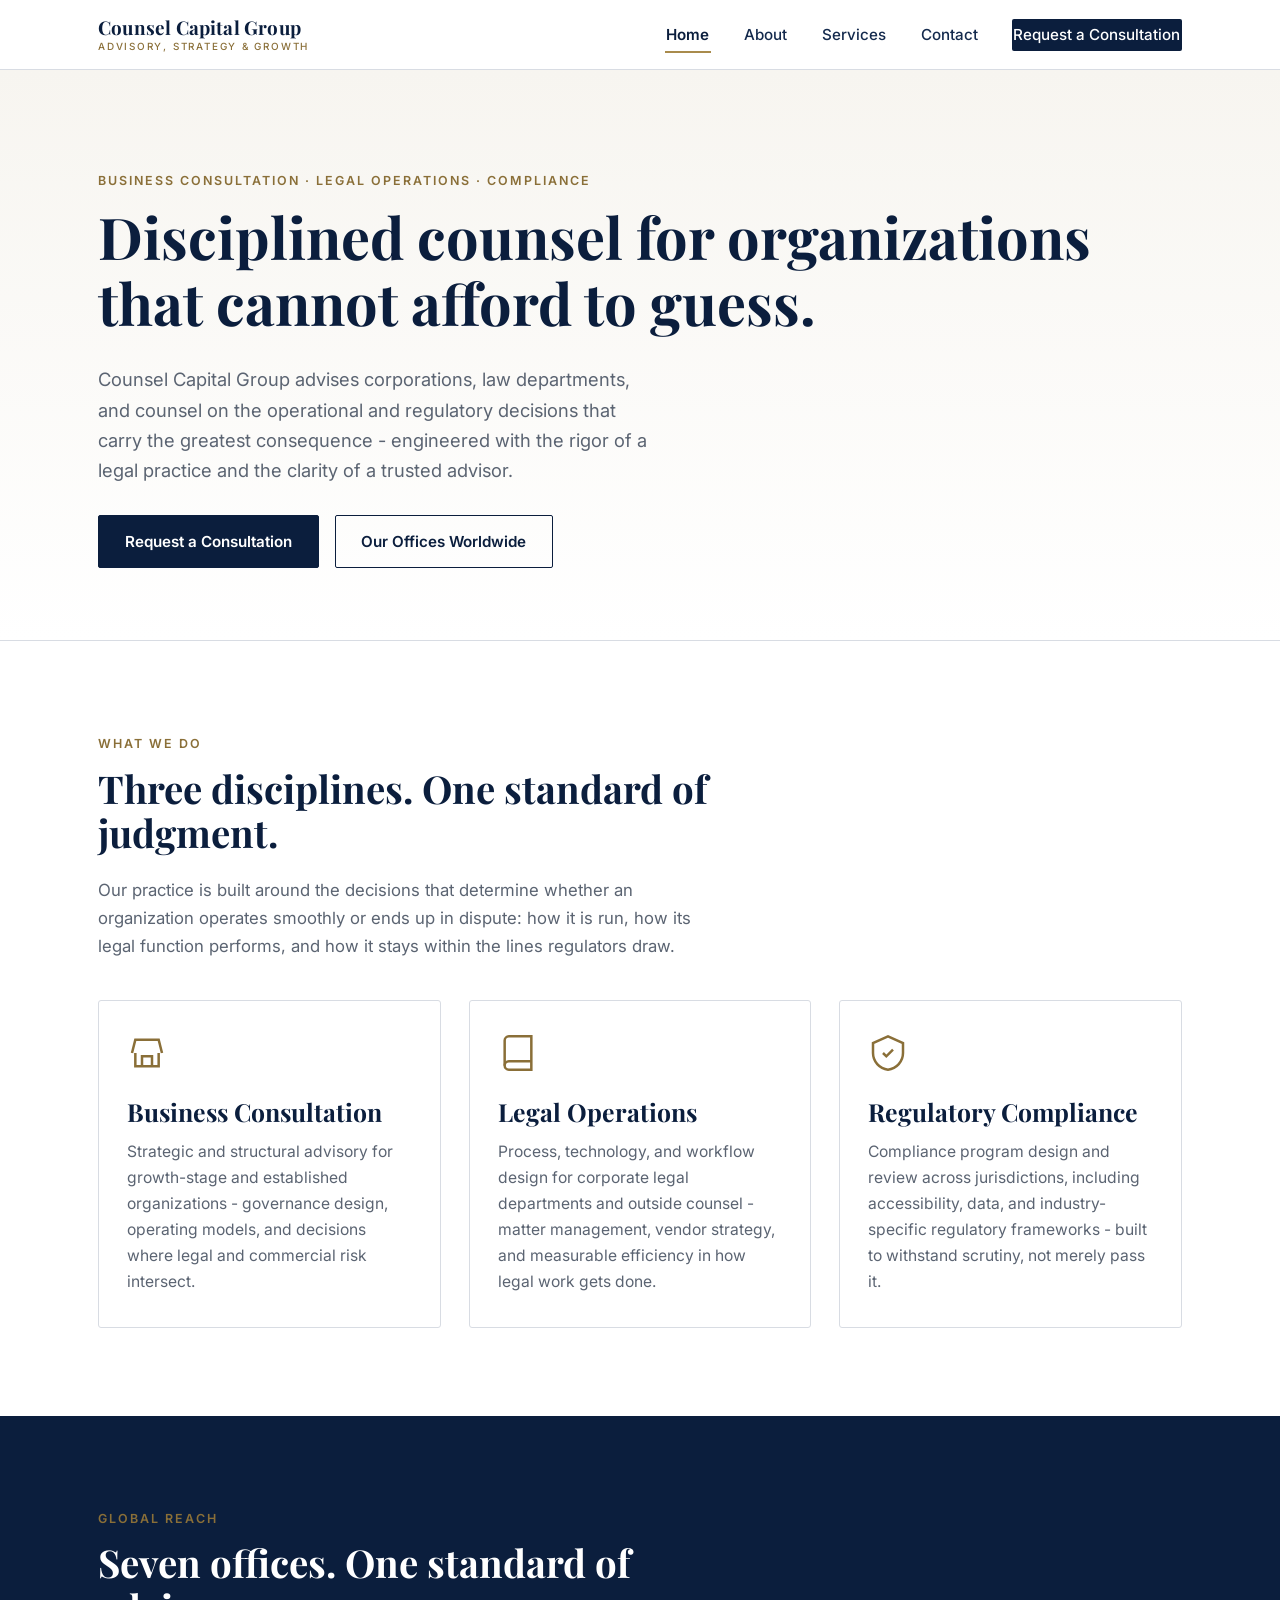
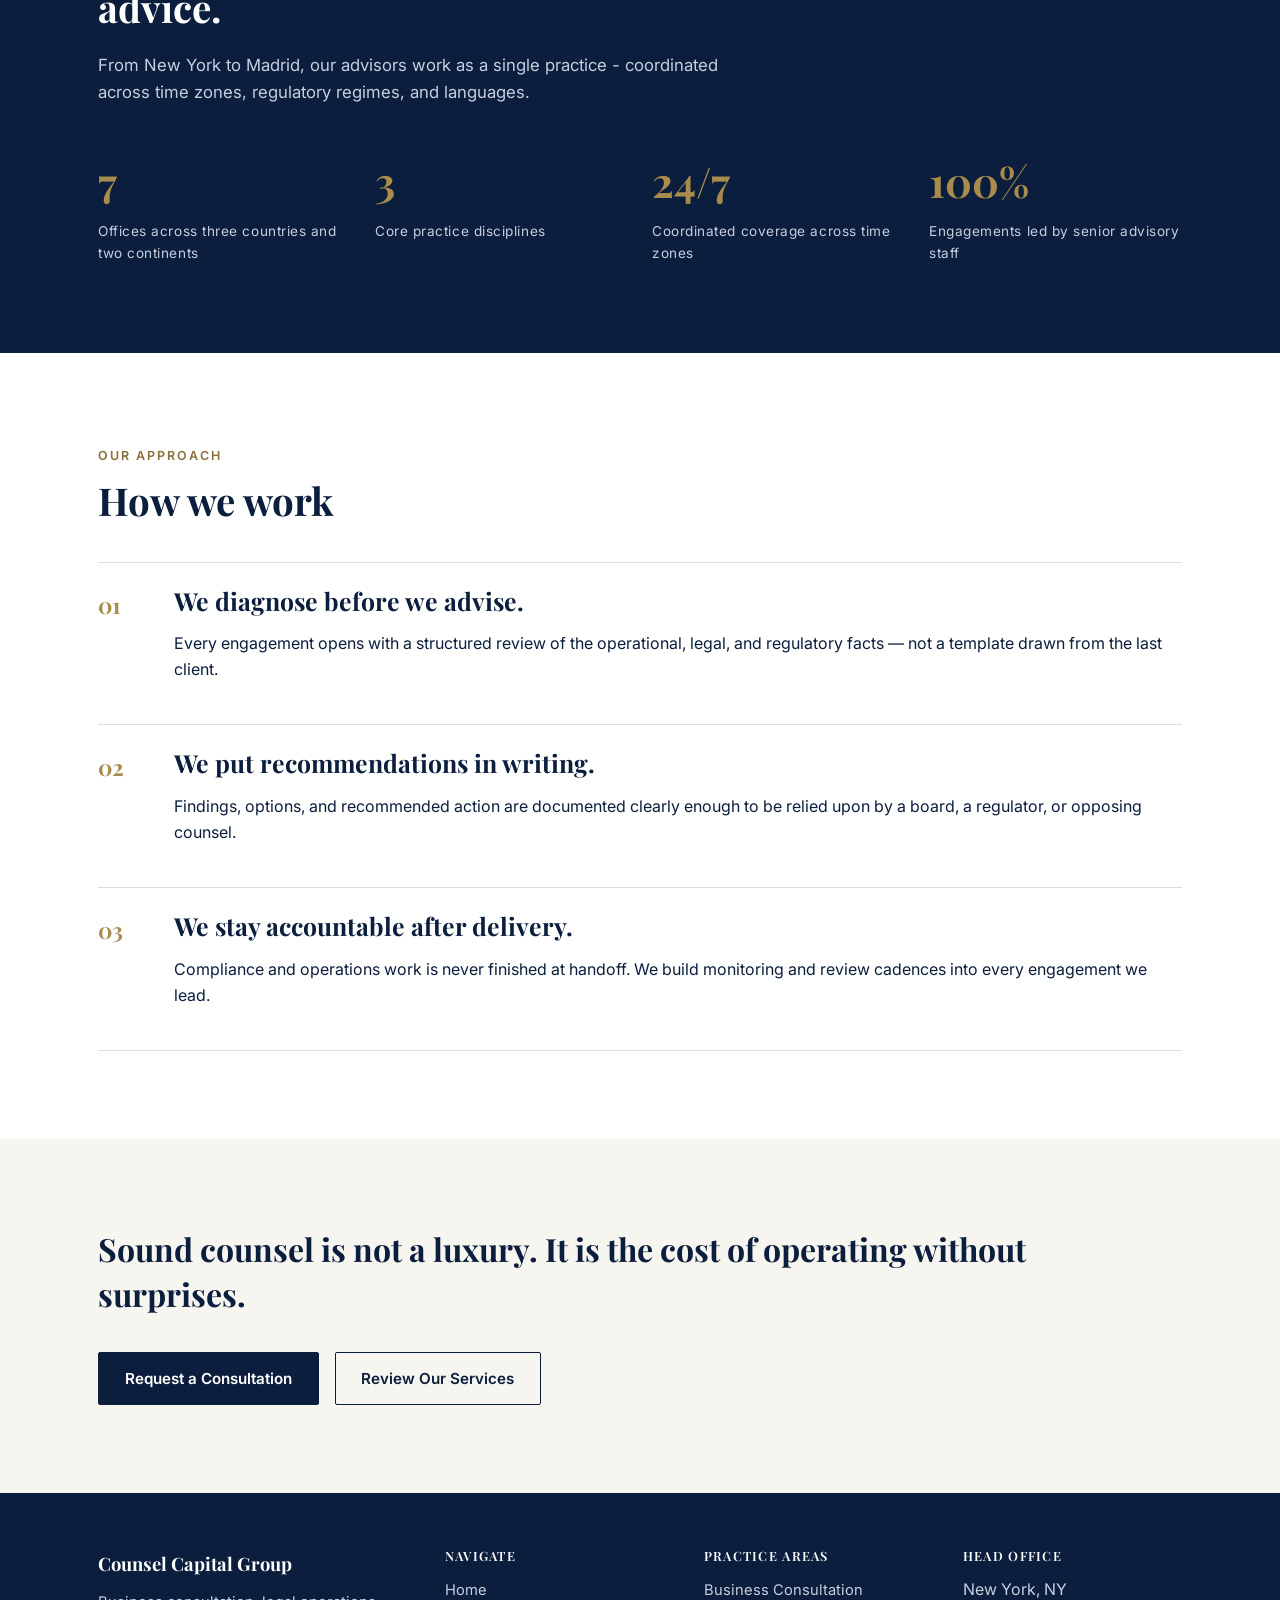
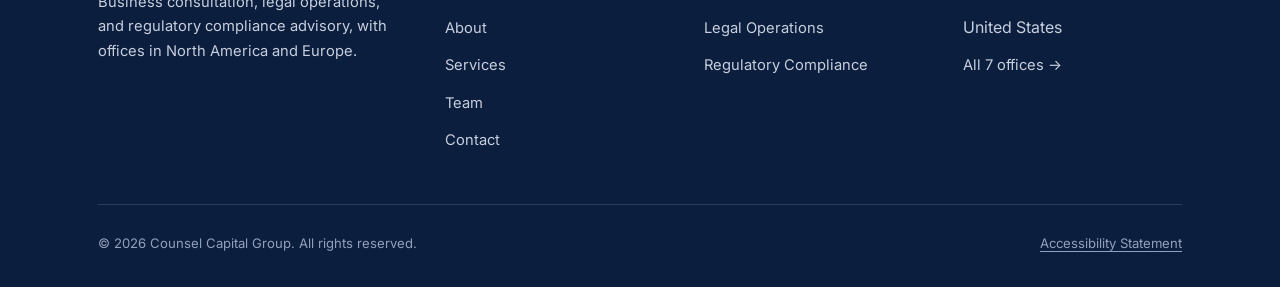
==== index.html @ 34180b8b "Update index.html" ====
<!DOCTYPE html>
<html lang="en">
<head>
<meta charset="UTF-8">
<meta name="viewport" content="width=device-width, initial-scale=1.0">
<title>Counsel Capital Group | Business Growth and Development Consultation, Legal Operations, Compliance awareness & Logistics</title>
<meta name="description" content="Counsel Capital Group advises corporations and counsel on business consultation, legal operations, and regulatory compliance, with offices across North America and Europe.">
<link rel="preconnect" href="https://fonts.googleapis.com">
<link rel="preconnect" href="https://fonts.gstatic.com" crossorigin>
<link href="https://fonts.googleapis.com/css2?family=Playfair+Display:wght@600;700;800&family=Inter:wght@400;500;600;700&display=swap" rel="stylesheet">
<link rel="icon" type="image/png" href="assets/logo.png">
<link rel="stylesheet" href="assets/styles.css">
<link rel="icon" type="image/png" href="/assets/favicon.png">
</head>
<body>

<a class="skip-link" href="#main-content">Skip to main content</a>

<header class="site-header">
  <div class="container nav-bar">
    <a class="brand" href="/">
      <span class="brand-name">Counsel Capital Group<small>Advisory, Strategy &amp; Growth</small></span>
    </a>
    <button class="nav-toggle" type="button" aria-expanded="false" aria-controls="primary-navigation" id="nav-toggle-btn">
      <span class="visually-hidden">Menu</span>
      <svg viewBox="0 0 24 24" fill="none" stroke="currentColor" stroke-width="2" aria-hidden="true"><line x1="3" y1="6" x2="21" y2="6"/><line x1="3" y1="12" x2="21" y2="12"/><line x1="3" y1="18" x2="21" y2="18"/></svg>
    </button>
    <nav aria-label="Primary">
      <ul class="nav-links" id="primary-navigation">
        <li><a href="/" aria-current="page">Home</a></li>
        <li><a href="/about/">About</a></li>
        <li><a href="/services/">Services</a></li>
        <li><a href="/contact/">Contact</a></li>
        <li><a class="nav-cta" href="/contact/">Request a Consultation</a></li>
      </ul>
    </nav>
  </div>
</header>

<main id="main-content">

  <section class="hero">
    <div class="container">
      <span class="eyebrow">Business Consultation &middot; Legal Operations &middot; Compliance</span>
      <h1>Disciplined counsel for organizations that cannot afford to guess.</h1>
      <p class="hero-lede">Counsel Capital Group advises corporations, law departments, and counsel on the operational and regulatory decisions that carry the greatest consequence - engineered with the rigor of a legal practice and the clarity of a trusted advisor.</p>
      <div class="button-row">
        <a class="btn btn-primary" href="/contact/">Request a Consultation</a>
        <a class="btn btn-secondary" href="/about/">Our Offices Worldwide</a>
      </div>
    </div>
  </section>

  <section aria-labelledby="practice-heading">
    <div class="container">
      <div class="section-head">
        <span class="eyebrow">What We Do</span>
        <h2 id="practice-heading">Three disciplines. One standard of judgment.</h2>
        <p>Our practice is built around the decisions that determine whether an organization operates smoothly or ends up in dispute: how it is run, how its legal function performs, and how it stays within the lines regulators draw.</p>
      </div>
      <div class="card-grid">
        <article class="card">
          <svg class="card-icon" viewBox="0 0 24 24" fill="none" stroke="currentColor" stroke-width="1.5" aria-hidden="true"><path d="M3 12l2-8h14l2 8"/><path d="M5 12v8h14v-8"/><path d="M9 20v-6h6v6"/></svg>
          <h3>Business Consultation</h3>
          <p>Strategic and structural advisory for growth-stage and established organizations - governance design, operating models, and decisions where legal and commercial risk intersect.</p>
        </article>
        <article class="card">
          <svg class="card-icon" viewBox="0 0 24 24" fill="none" stroke="currentColor" stroke-width="1.5" aria-hidden="true"><path d="M4 19.5A2.5 2.5 0 0 1 6.5 17H20"/><path d="M6.5 2H20v20H6.5A2.5 2.5 0 0 1 4 19.5v-15A2.5 2.5 0 0 1 6.5 2z"/></svg>
          <h3>Legal Operations</h3>
          <p>Process, technology, and workflow design for corporate legal departments and outside counsel - matter management, vendor strategy, and measurable efficiency in how legal work gets done.</p>
        </article>
        <article class="card">
          <svg class="card-icon" viewBox="0 0 24 24" fill="none" stroke="currentColor" stroke-width="1.5" aria-hidden="true"><path d="M12 2 3 6v6c0 5 3.8 9.4 9 10 5.2-.6 9-5 9-10V6z"/><path d="m9 12 2 2 4-4"/></svg>
          <h3>Regulatory Compliance</h3>
          <p>Compliance program design and review across jurisdictions, including accessibility, data, and industry-specific regulatory frameworks - built to withstand scrutiny, not merely pass it.</p>
        </article>
      </div>
    </div>
  </section>

  <section class="section-navy" aria-labelledby="reach-heading">
    <div class="container">
      <div class="section-head">
        <span class="eyebrow">Global Reach</span>
        <h2 id="reach-heading">Seven offices. One standard of advice.</h2>
        <p>From New York to Madrid, our advisors work as a single practice - coordinated across time zones, regulatory regimes, and languages.</p>
      </div>
      <div class="stat-row">
        <div>
          <div class="stat-num">7</div>
          <div class="stat-label">Offices across three countries and two continents</div>
        </div>
        <div>
          <div class="stat-num">3</div>
          <div class="stat-label">Core practice disciplines</div>
        </div>
        <div>
          <div class="stat-num">24/7</div>
          <div class="stat-label">Coordinated coverage across time zones</div>
        </div>
        <div>
          <div class="stat-num">100%</div>
          <div class="stat-label">Engagements led by senior advisory staff</div>
        </div>
      </div>
    </div>
  </section>

  <section aria-labelledby="approach-heading">
    <div class="container">
      <div class="section-head">
        <span class="eyebrow">Our Approach</span>
        <h2 id="approach-heading">How we work</h2>
      </div>
      <div class="principle">
        <span class="principle-num" aria-hidden="true">01</span>
        <div>
          <h3>We diagnose before we advise.</h3>
          <p>Every engagement opens with a structured review of the operational, legal, and regulatory facts — not a template drawn from the last client.</p>
        </div>
      </div>
      <div class="principle">
        <span class="principle-num" aria-hidden="true">02</span>
        <div>
          <h3>We put recommendations in writing.</h3>
          <p>Findings, options, and recommended action are documented clearly enough to be relied upon by a board, a regulator, or opposing counsel.</p>
        </div>
      </div>
      <div class="principle">
        <span class="principle-num" aria-hidden="true">03</span>
        <div>
          <h3>We stay accountable after delivery.</h3>
          <p>Compliance and operations work is never finished at handoff. We build monitoring and review cadences into every engagement we lead.</p>
        </div>
      </div>
    </div>
  </section>

  <section class="section-alt" aria-labelledby="cta-heading">
    <div class="container">
      <p class="statement" id="cta-heading">Sound counsel is not a luxury. It is the cost of operating without surprises.</p>
      <div class="button-row" style="margin-top: 1.75rem;">
        <a class="btn btn-primary" href="/contact/">Request a Consultation</a>
        <a class="btn btn-secondary" href="/services/">Review Our Services</a>
      </div>
    </div>
  </section>

</main>

<footer class="site-footer">
  <div class="container">
    <div class="footer-grid">
      <div>
        <div class="footer-brand">Counsel Capital Group</div>
        <p class="footer-desc">Business consultation, legal operations, and regulatory compliance advisory, with offices in North America and Europe.</p>
      </div>
      <div>
        <h2 class="footer-heading">Navigate</h2>
        <ul class="footer-links">
          <li><a href="/">Home</a></li>
          <li><a href="/about/">About</a></li>
          <li><a href="/services/">Services</a></li>
          <li><a href="/team/">Team</a></li>
          <li><a href="/contact/">Contact</a></li>
        </ul>
      </div>
      <div>
        <h2 class="footer-heading">Practice Areas</h2>
        <ul class="footer-links">
          <li><a href="/services/#consultation">Business Consultation</a></li>
          <li><a href="/services/#legal-ops">Legal Operations</a></li>
          <li><a href="/services/#compliance">Regulatory Compliance</a></li>
        </ul>
      </div>
      <div>
        <h2 class="footer-heading">Head Office</h2>
        <ul class="footer-links">
          <li>New York, NY</li>
          <li>United States</li>
          <li><a href="/contact/">All 7 offices &rarr;</a></li>
        </ul>
      </div>
    </div>
    <div class="footer-bottom">
      <span>&copy; 2026 Counsel Capital Group. All rights reserved.</span>
      <span><a href="/accessibility/">Accessibility Statement</a></span>
    </div>
  </div>
</footer>

<script src="assets/script.js"></script>
</body>
</html>
---- assets/styles.css ----
/* ==========================================================================
   Counsel Capital Group — Shared Stylesheet
   Palette: Ink Navy #0B1E3D | Deep Navy #142A4D | White #FFFFFF
            Ivory #F7F5F0 | Brass #A98B4C | Slate #5B6472
   Type: Playfair Display (display) / Inter (body & UI)
   ========================================================================== */

:root {
  --ink-navy: #0b1e3d;
  --deep-navy: #142a4d;
  --white: #ffffff;
  --ivory: #f7f5f0;
  --brass: #a98b4c;
  --brass-dark: #8a6f38;
  --slate: #5b6472;
  --slate-light: #8a92a0;
  --hairline: #d8dce3;
  --focus-ring: #1f5fd6;

  --font-display: "Playfair Display", "Iowan Old Style", "Georgia", serif;
  --font-body: "Inter", -apple-system, "Segoe UI", sans-serif;

  --max-width: 1180px;
  --gutter: clamp(1.25rem, 4vw, 3rem);
}

* {
  box-sizing: border-box;
}

html {
  scroll-behavior: smooth;
}

@media (prefers-reduced-motion: reduce) {
  html {
    scroll-behavior: auto;
  }
  * {
    animation-duration: 0.001ms !important;
    animation-iteration-count: 1 !important;
    transition-duration: 0.001ms !important;
    scroll-behavior: auto !important;
  }
}

body {
  margin: 0;
  font-family: var(--font-body);
  font-size: 1rem;
  line-height: 1.65;
  color: var(--ink-navy);
  background: var(--white);
  -webkit-font-smoothing: antialiased;
}

h1, h2, h3, h4 {
  font-family: var(--font-display);
  font-weight: 700;
  line-height: 1.15;
  margin: 0 0 0.6em;
  color: var(--ink-navy);
}

h1 { font-size: clamp(2.25rem, 4.5vw, 3.6rem); }
h2 { font-size: clamp(1.75rem, 3vw, 2.5rem); }
h3 { font-size: clamp(1.25rem, 2vw, 1.55rem); }

p { margin: 0 0 1.1em; }

a {
  color: var(--deep-navy);
  text-decoration-thickness: 1px;
  text-underline-offset: 3px;
}

a:hover { color: var(--brass-dark); }

/* Visible focus state everywhere — WCAG 2.4.7 */
a:focus-visible,
button:focus-visible,
input:focus-visible,
textarea:focus-visible,
select:focus-visible,
[tabindex]:focus-visible {
  outline: 3px solid var(--focus-ring);
  outline-offset: 3px;
  border-radius: 2px;
}

img { max-width: 100%; display: block; }

.container {
  max-width: var(--max-width);
  margin: 0 auto;
  padding-left: var(--gutter);
  padding-right: var(--gutter);
}

/* Skip link — WCAG 2.4.1 */
.skip-link {
  position: absolute;
  left: -999px;
  top: auto;
  background: var(--ink-navy);
  color: var(--white);
  padding: 0.85em 1.25em;
  z-index: 1000;
  font-weight: 600;
  border-radius: 0 0 4px 0;
}

.skip-link:focus {
  left: 0;
  top: 0;
}

/* Eyebrow labels */
.eyebrow {
  font-family: var(--font-body);
  font-size: 0.78rem;
  letter-spacing: 0.16em;
  text-transform: uppercase;
  color: var(--brass-dark);
  font-weight: 600;
  display: inline-block;
  margin-bottom: 0.9em;
}

.rule {
  border: none;
  border-top: 1px solid var(--hairline);
  margin: 0;
}

.rule--brass {
  border-top: 2px solid var(--brass);
  width: 64px;
  margin: 0 0 1.5em;
}

/* ---------- Header / Nav ---------- */
.site-header {
  background: var(--white);
  border-bottom: 1px solid var(--hairline);
  position: sticky;
  top: 0;
  z-index: 500;
}

.nav-bar {
  display: flex;
  align-items: center;
  justify-content: space-between;
  padding-top: 1.1rem;
  padding-bottom: 1.1rem;
}

.brand {
  display: flex;
  align-items: center;
  gap: 0.7rem;
  text-decoration: none;
  color: var(--ink-navy);
}

.brand:hover { color: var(--ink-navy); }

.brand-mark {
  width: 42px;
  height: 42px;
  flex-shrink: 0;
  object-fit: contain;
}

.brand-name {
  font-family: var(--font-display);
  font-weight: 700;
  font-size: 1.18rem;
  letter-spacing: 0.01em;
  line-height: 1.1;
}

.brand-name small {
  display: block;
  font-family: var(--font-body);
  font-weight: 500;
  font-size: 0.62rem;
  letter-spacing: 0.18em;
  text-transform: uppercase;
  color: var(--brass-dark);
  margin-top: 0.25em;
}

.nav-links {
  display: flex;
  gap: 2rem;
  list-style: none;
  margin: 0;
  padding: 0;
}

.nav-links a {
  text-decoration: none;
  font-weight: 500;
  font-size: 0.95rem;
  color: var(--deep-navy);
  padding: 0.4em 0.1em;
  border-bottom: 2px solid transparent;
}

.nav-links a[aria-current="page"] {
  border-bottom-color: var(--brass);
  color: var(--ink-navy);
  font-weight: 600;
}

.nav-links a:hover {
  border-bottom-color: var(--brass);
}

.nav-cta {
  background: var(--ink-navy);
  color: var(--white) !important;
  padding: 0.6em 1.3em;
  border-radius: 2px;
  font-weight: 600;
  border-bottom: none !important;
}

.nav-cta:hover {
  background: var(--brass-dark);
}

.nav-toggle {
  display: none;
  background: none;
  border: 1px solid var(--hairline);
  border-radius: 3px;
  padding: 0.5em 0.7em;
  cursor: pointer;
}

.nav-toggle svg { width: 22px; height: 22px; }

@media (max-width: 860px) {
  .nav-toggle { display: inline-flex; align-items: center; }
  .nav-links {
    position: absolute;
    inset-inline: 0;
    top: 100%;
    background: var(--white);
    flex-direction: column;
    gap: 0;
    border-top: 1px solid var(--hairline);
    border-bottom: 1px solid var(--hairline);
    display: none;
  }
  .nav-links.is-open { display: flex; }
  .nav-links li { width: 100%; }
  .nav-links a {
    display: block;
    padding: 1em var(--gutter);
    border-bottom: 1px solid var(--hairline);
    border-radius: 0;
  }
  .nav-cta { margin: 1em var(--gutter); display: inline-block; }
}

/* ---------- Hero ---------- */
.hero {
  background: linear-gradient(180deg, var(--ivory) 0%, var(--white) 100%);
  padding: clamp(3rem, 8vw, 6rem) 0 clamp(2.5rem, 6vw, 4.5rem);
  border-bottom: 1px solid var(--hairline);
}

.hero-grid {
  display: grid;
  grid-template-columns: 1.1fr 0.9fr;
  gap: clamp(2rem, 5vw, 4rem);
  align-items: center;
}

@media (max-width: 900px) {
  .hero-grid { grid-template-columns: 1fr; }
}

.hero h1 { margin-bottom: 0.5em; }

.hero-lede {
  font-size: 1.15rem;
  color: var(--slate);
  max-width: 46ch;
  margin-bottom: 1.6em;
}

.button-row {
  display: flex;
  gap: 1rem;
  flex-wrap: wrap;
}

.btn {
  display: inline-block;
  padding: 0.85em 1.7em;
  font-weight: 600;
  font-size: 0.95rem;
  text-decoration: none;
  border-radius: 2px;
  border: 1.5px solid var(--ink-navy);
  transition: background-color 0.2s ease, color 0.2s ease, border-color 0.2s ease;
}

.btn-primary {
  background: var(--ink-navy);
  color: var(--white);
}

.btn-primary:hover {
  background: var(--brass-dark);
  border-color: var(--brass-dark);
  color: var(--white);
}

.btn-secondary {
  background: transparent;
  color: var(--ink-navy);
}

.btn-secondary:hover {
  background: var(--ink-navy);
  color: var(--white);
}

/* ---------- Seal / crest graphic ---------- */
.hero-seal {
  justify-self: center;
}

.hero-seal svg { width: 100%; max-width: 320px; height: auto; }

/* ---------- Sections ---------- */
section {
  padding: clamp(3rem, 7vw, 5.5rem) 0;
}

.section-alt {
  background: var(--ivory);
}

.section-navy {
  background: var(--ink-navy);
  color: var(--white);
}

.section-navy h2, .section-navy h3 { color: var(--white); }

.section-head {
  max-width: 62ch;
  margin-bottom: 2.5rem;
}

.section-head p { color: var(--slate); font-size: 1.05rem; }

.section-navy .section-head p { color: #c7cede; }

/* ---------- Cards / grids ---------- */
.card-grid {
  display: grid;
  grid-template-columns: repeat(3, 1fr);
  gap: 1.75rem;
}

@media (max-width: 900px) {
  .card-grid { grid-template-columns: repeat(2, 1fr); }
}
@media (max-width: 620px) {
  .card-grid { grid-template-columns: 1fr; }
}

.card {
  background: var(--white);
  border: 1px solid var(--hairline);
  padding: 2rem 1.75rem;
  border-radius: 3px;
}

.card h3 { margin-bottom: 0.5em; }
.card p { color: var(--slate); margin-bottom: 0; font-size: 0.98rem; }

.card-icon {
  width: 40px;
  height: 40px;
  margin-bottom: 1.1rem;
  color: var(--brass-dark);
}

/* ---------- Offices ledger (About page) ---------- */
.offices-ledger {
  display: grid;
  grid-template-columns: repeat(2, 1fr);
  gap: 0;
  border-top: 1px solid var(--hairline);
}

@media (max-width: 760px) {
  .offices-ledger { grid-template-columns: 1fr; }
}

.office-row {
  padding: 1.75rem 0;
  border-bottom: 1px solid var(--hairline);
  display: grid;
  grid-template-columns: 2.4rem 1fr;
  gap: 1rem;
}

.office-row:nth-child(odd) {
  padding-right: clamp(1rem, 3vw, 2.5rem);
}
.office-row:nth-child(even) {
  padding-left: clamp(1rem, 3vw, 2.5rem);
}
@media (min-width: 761px) {
  .office-row:nth-child(odd) { border-right: 1px solid var(--hairline); }
}

.office-mark {
  font-family: var(--font-display);
  color: var(--brass-dark);
  font-size: 1.05rem;
  font-weight: 700;
}

.office-city {
  font-family: var(--font-display);
  font-size: 1.2rem;
  font-weight: 700;
  margin-bottom: 0.15em;
}

.office-focus {
  font-size: 0.9rem;
  color: var(--slate);
  margin-bottom: 0;
}

.office-region {
  font-size: 0.78rem;
  letter-spacing: 0.08em;
  text-transform: uppercase;
  color: var(--slate-light);
  margin-bottom: 0.3em;
}

/* ---------- Stats ---------- */
.stat-row {
  display: grid;
  grid-template-columns: repeat(4, 1fr);
  gap: 1.5rem;
  text-align: left;
}

@media (max-width: 760px) {
  .stat-row { grid-template-columns: repeat(2, 1fr); }
}

.stat-num {
  font-family: var(--font-display);
  font-size: clamp(2rem, 4vw, 2.6rem);
  font-weight: 700;
  color: var(--brass);
  margin-bottom: 0.1em;
}

.stat-label {
  font-size: 0.85rem;
  letter-spacing: 0.04em;
  color: #c7cede;
}

/* ---------- Values / numbered principles ---------- */
.principle {
  display: grid;
  grid-template-columns: 3.5rem 1fr;
  gap: 1.25rem;
  padding: 1.5rem 0;
  border-top: 1px solid var(--hairline);
}

.principle:last-child { border-bottom: 1px solid var(--hairline); }

.principle-num {
  font-family: var(--font-display);
  font-size: 1.4rem;
  color: var(--brass);
  font-weight: 700;
}

/* ---------- Quote / statement block ---------- */
.statement {
  font-family: var(--font-display);
  font-size: clamp(1.4rem, 2.6vw, 2rem);
  line-height: 1.4;
  max-width: 46ch;
  font-weight: 700;
}

/* ---------- Team ---------- */
.team-grid {
  display: grid;
  grid-template-columns: repeat(3, 1fr);
  gap: 2rem;
}
@media (max-width: 900px) {
  .team-grid { grid-template-columns: repeat(2, 1fr); }
}
@media (max-width: 620px) {
  .team-grid { grid-template-columns: 1fr; }
}

.team-photo {
  aspect-ratio: 4 / 5;
  background: var(--deep-navy);
  border-radius: 3px;
  margin-bottom: 1rem;
  display: flex;
  align-items: center;
  justify-content: center;
  color: var(--brass);
  font-family: var(--font-display);
  font-size: 2.4rem;
  font-weight: 700;
}

.team-name { font-weight: 700; margin-bottom: 0.15em; }
.team-role { color: var(--brass-dark); font-size: 0.88rem; font-weight: 600; margin-bottom: 0.5em; }
.team-bio { color: var(--slate); font-size: 0.92rem; }

/* ---------- Forms ---------- */
.form-grid {
  display: grid;
  grid-template-columns: 1fr 1fr;
  gap: 1.25rem 1.5rem;
}

@media (max-width: 640px) {
  .form-grid { grid-template-columns: 1fr; }
}

.field { display: flex; flex-direction: column; margin-bottom: 0; }
.field.full { grid-column: 1 / -1; }

.field label {
  font-weight: 600;
  font-size: 0.9rem;
  margin-bottom: 0.45em;
  color: var(--ink-navy);
}

.field .hint {
  font-size: 0.8rem;
  color: var(--slate);
  margin-top: 0.35em;
}

.field input,
.field select,
.field textarea {
  font-family: var(--font-body);
  font-size: 1rem;
  padding: 0.75em 0.9em;
  border: 1.5px solid var(--hairline);
  border-radius: 3px;
  color: var(--ink-navy);
  background: var(--white);
}

.field input:focus,
.field select:focus,
.field textarea:focus {
  border-color: var(--focus-ring);
}

.required-mark { color: var(--brass-dark); }

.form-note {
  font-size: 0.85rem;
  color: var(--slate);
  margin-top: 1.5rem;
}

.form-status {
  margin-top: 1.5rem;
  padding: 1em 1.25em;
  border-radius: 3px;
  font-weight: 600;
  display: none;
}

.form-status.is-visible { display: block; }

.form-status.success {
  background: #e9f3ec;
  color: #1e5631;
  border: 1px solid #b6dbc0;
}

.form-status.error {
  background: #fbeaea;
  color: #8a1f1f;
  border: 1px solid #f0bcbc;
}

/* ---------- Contact info list ---------- */
.info-list {
  list-style: none;
  margin: 0;
  padding: 0;
}
.info-list li {
  display: flex;
  gap: 0.9rem;
  padding: 1rem 0;
  border-top: 1px solid var(--hairline);
}
.info-list li:last-child { border-bottom: 1px solid var(--hairline); }
.info-list svg { width: 22px; height: 22px; flex-shrink: 0; color: var(--brass-dark); margin-top: 0.15em; }
.info-list strong { display: block; font-size: 0.85rem; text-transform: uppercase; letter-spacing: 0.06em; color: var(--slate-light); margin-bottom: 0.2em; }

/* ---------- Footer ---------- */
.site-footer {
  background: var(--ink-navy);
  color: #c7cede;
  padding: 3.5rem 0 2rem;
}

.footer-grid {
  display: grid;
  grid-template-columns: 1.4fr 1fr 1fr 1fr;
  gap: 2.5rem;
  margin-bottom: 2.5rem;
}

@media (max-width: 760px) {
  .footer-grid { grid-template-columns: 1fr 1fr; }
}
@media (max-width: 480px) {
  .footer-grid { grid-template-columns: 1fr; }
}

.footer-brand {
  color: var(--white);
  font-family: var(--font-display);
  font-weight: 700;
  font-size: 1.15rem;
  margin-bottom: 0.6em;
}

.footer-desc {
  font-size: 0.92rem;
  max-width: 34ch;
}

.footer-heading {
  color: var(--white);
  font-size: 0.8rem;
  letter-spacing: 0.1em;
  text-transform: uppercase;
  margin-bottom: 1em;
  font-weight: 600;
}

.footer-links { list-style: none; margin: 0; padding: 0; }
.footer-links li { margin-bottom: 0.7em; }
.footer-links a {
  color: #c7cede;
  text-decoration: none;
  font-size: 0.92rem;
}
.footer-links a:hover { color: var(--brass); text-decoration: underline; }

.footer-bottom {
  border-top: 1px solid rgba(255,255,255,0.14);
  padding-top: 1.75rem;
  display: flex;
  justify-content: space-between;
  flex-wrap: wrap;
  gap: 1rem;
  font-size: 0.82rem;
  color: #93a0bc;
}

.footer-bottom a { color: #93a0bc; }
.footer-bottom a:hover { color: var(--brass); }

/* ---------- Visually hidden (screen-reader only) ---------- */
.visually-hidden {
  position: absolute;
  width: 1px;
  height: 1px;
  padding: 0;
  margin: -1px;
  overflow: hidden;
  clip: rect(0, 0, 0, 0);
  white-space: nowrap;
  border: 0;
}

/* ---------- Page intro band (interior pages) ---------- */
.page-intro {
  background: var(--ink-navy);
  color: var(--white);
  padding: clamp(2.75rem, 6vw, 4.5rem) 0;
}
.page-intro .eyebrow { color: var(--brass); }
.page-intro h1 { color: var(--white); margin-bottom: 0.4em; }
.page-intro p { color: #c7cede; max-width: 56ch; font-size: 1.05rem; margin-bottom: 0; }

.breadcrumb {
  font-size: 0.85rem;
  color: #93a0bc;
  margin-bottom: 1.2rem;
}
.breadcrumb a { color: #93a0bc; }
.breadcrumb a:hover { color: var(--brass); }
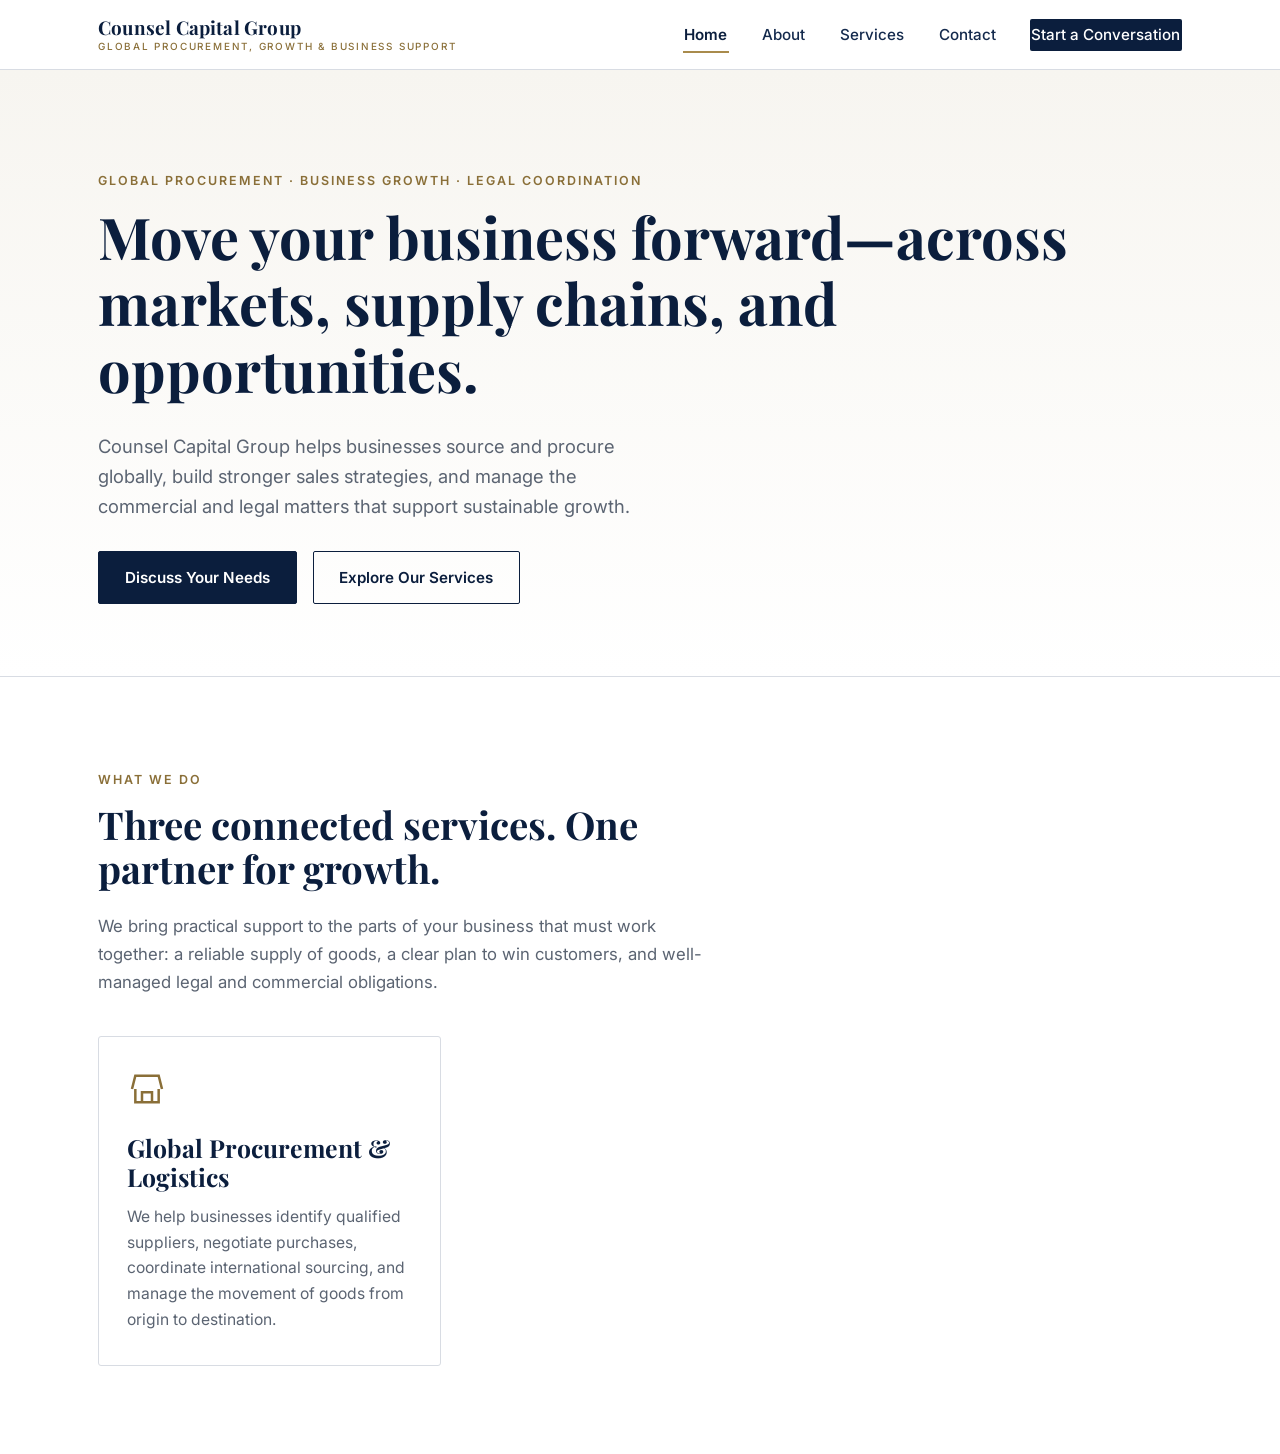
==== commit 24939c6d: "Update index.html Temporary" ====
--- a/index.html
+++ b/index.html
@@ -3,8 +3,8 @@
 <head>
 <meta charset="UTF-8">
 <meta name="viewport" content="width=device-width, initial-scale=1.0">
-<title>Counsel Capital Group | Business Growth and Development Consultation, Legal Operations, Compliance awareness & Logistics</title>
-<meta name="description" content="Counsel Capital Group advises corporations and counsel on business consultation, legal operations, and regulatory compliance, with offices across North America and Europe.">
+<title>Counsel Capital Group | Global Procurement, Business Growth &amp; Legal Coordination</title>
+<meta name="description" content="Counsel Capital Group helps businesses source goods globally, strengthen sales, and coordinate essential legal and commercial matters.">
 <link rel="preconnect" href="https://fonts.googleapis.com">
 <link rel="preconnect" href="https://fonts.gstatic.com" crossorigin>
 <link href="https://fonts.googleapis.com/css2?family=Playfair+Display:wght@600;700;800&family=Inter:wght@400;500;600;700&display=swap" rel="stylesheet">
@@ -19,7 +19,7 @@
 <header class="site-header">
   <div class="container nav-bar">
     <a class="brand" href="/">
-      <span class="brand-name">Counsel Capital Group<small>Advisory, Strategy &amp; Growth</small></span>
+      <span class="brand-name">Counsel Capital Group<small>Global Procurement, Growth &amp; Business Support</small></span>
     </a>
     <button class="nav-toggle" type="button" aria-expanded="false" aria-controls="primary-navigation" id="nav-toggle-btn">
       <span class="visually-hidden">Menu</span>
@@ -31,22 +31,21 @@
         <li><a href="/about/">About</a></li>
         <li><a href="/services/">Services</a></li>
         <li><a href="/contact/">Contact</a></li>
-        <li><a class="nav-cta" href="/contact/">Request a Consultation</a></li>
+        <li><a class="nav-cta" href="/contact/">Start a Conversation</a></li>
       </ul>
     </nav>
   </div>
 </header>
 
 <main id="main-content">
-
   <section class="hero">
     <div class="container">
-      <span class="eyebrow">Business Consultation &middot; Legal Operations &middot; Compliance</span>
-      <h1>Disciplined counsel for organizations that cannot afford to guess.</h1>
-      <p class="hero-lede">Counsel Capital Group advises corporations, law departments, and counsel on the operational and regulatory decisions that carry the greatest consequence - engineered with the rigor of a legal practice and the clarity of a trusted advisor.</p>
+      <span class="eyebrow">Global Procurement &middot; Business Growth &middot; Legal Coordination</span>
+      <h1>Move your business forward—across markets, supply chains, and opportunities.</h1>
+      <p class="hero-lede">Counsel Capital Group helps businesses source and procure globally, build stronger sales strategies, and manage the commercial and legal matters that support sustainable growth.</p>
       <div class="button-row">
-        <a class="btn btn-primary" href="/contact/">Request a Consultation</a>
-        <a class="btn btn-secondary" href="/about/">Our Offices Worldwide</a>
+        <a class="btn btn-primary" href="/contact/">Discuss Your Needs</a>
+        <a class="btn btn-secondary" href="/services/">Explore Our Services</a>
       </div>
     </div>
   </section>
@@ -55,140 +54,11 @@
     <div class="container">
       <div class="section-head">
         <span class="eyebrow">What We Do</span>
-        <h2 id="practice-heading">Three disciplines. One standard of judgment.</h2>
-        <p>Our practice is built around the decisions that determine whether an organization operates smoothly or ends up in dispute: how it is run, how its legal function performs, and how it stays within the lines regulators draw.</p>
+        <h2 id="practice-heading">Three connected services. One partner for growth.</h2>
+        <p>We bring practical support to the parts of your business that must work together: a reliable supply of goods, a clear plan to win customers, and well-managed legal and commercial obligations.</p>
       </div>
       <div class="card-grid">
         <article class="card">
           <svg class="card-icon" viewBox="0 0 24 24" fill="none" stroke="currentColor" stroke-width="1.5" aria-hidden="true"><path d="M3 12l2-8h14l2 8"/><path d="M5 12v8h14v-8"/><path d="M9 20v-6h6v6"/></svg>
-          <h3>Business Consultation</h3>
-          <p>Strategic and structural advisory for growth-stage and established organizations - governance design, operating models, and decisions where legal and commercial risk intersect.</p>
-        </article>
-        <article class="card">
-          <svg class="card-icon" viewBox="0 0 24 24" fill="none" stroke="currentColor" stroke-width="1.5" aria-hidden="true"><path d="M4 19.5A2.5 2.5 0 0 1 6.5 17H20"/><path d="M6.5 2H20v20H6.5A2.5 2.5 0 0 1 4 19.5v-15A2.5 2.5 0 0 1 6.5 2z"/></svg>
-          <h3>Legal Operations</h3>
-          <p>Process, technology, and workflow design for corporate legal departments and outside counsel - matter management, vendor strategy, and measurable efficiency in how legal work gets done.</p>
-        </article>
-        <article class="card">
-          <svg class="card-icon" viewBox="0 0 24 24" fill="none" stroke="currentColor" stroke-width="1.5" aria-hidden="true"><path d="M12 2 3 6v6c0 5 3.8 9.4 9 10 5.2-.6 9-5 9-10V6z"/><path d="m9 12 2 2 4-4"/></svg>
-          <h3>Regulatory Compliance</h3>
-          <p>Compliance program design and review across jurisdictions, including accessibility, data, and industry-specific regulatory frameworks - built to withstand scrutiny, not merely pass it.</p>
-        </article>
-      </div>
-    </div>
-  </section>
-
-  <section class="section-navy" aria-labelledby="reach-heading">
-    <div class="container">
-      <div class="section-head">
-        <span class="eyebrow">Global Reach</span>
-        <h2 id="reach-heading">Seven offices. One standard of advice.</h2>
-        <p>From New York to Madrid, our advisors work as a single practice - coordinated across time zones, regulatory regimes, and languages.</p>
-      </div>
-      <div class="stat-row">
-        <div>
-          <div class="stat-num">7</div>
-          <div class="stat-label">Offices across three countries and two continents</div>
-        </div>
-        <div>
-          <div class="stat-num">3</div>
-          <div class="stat-label">Core practice disciplines</div>
-        </div>
-        <div>
-          <div class="stat-num">24/7</div>
-          <div class="stat-label">Coordinated coverage across time zones</div>
-        </div>
-        <div>
-          <div class="stat-num">100%</div>
-          <div class="stat-label">Engagements led by senior advisory staff</div>
-        </div>
-      </div>
-    </div>
-  </section>
-
-  <section aria-labelledby="approach-heading">
-    <div class="container">
-      <div class="section-head">
-        <span class="eyebrow">Our Approach</span>
-        <h2 id="approach-heading">How we work</h2>
-      </div>
-      <div class="principle">
-        <span class="principle-num" aria-hidden="true">01</span>
-        <div>
-          <h3>We diagnose before we advise.</h3>
-          <p>Every engagement opens with a structured review of the operational, legal, and regulatory facts — not a template drawn from the last client.</p>
-        </div>
-      </div>
-      <div class="principle">
-        <span class="principle-num" aria-hidden="true">02</span>
-        <div>
-          <h3>We put recommendations in writing.</h3>
-          <p>Findings, options, and recommended action are documented clearly enough to be relied upon by a board, a regulator, or opposing counsel.</p>
-        </div>
-      </div>
-      <div class="principle">
-        <span class="principle-num" aria-hidden="true">03</span>
-        <div>
-          <h3>We stay accountable after delivery.</h3>
-          <p>Compliance and operations work is never finished at handoff. We build monitoring and review cadences into every engagement we lead.</p>
-        </div>
-      </div>
-    </div>
-  </section>
-
-  <section class="section-alt" aria-labelledby="cta-heading">
-    <div class="container">
-      <p class="statement" id="cta-heading">Sound counsel is not a luxury. It is the cost of operating without surprises.</p>
-      <div class="button-row" style="margin-top: 1.75rem;">
-        <a class="btn btn-primary" href="/contact/">Request a Consultation</a>
-        <a class="btn btn-secondary" href="/services/">Review Our Services</a>
-      </div>
-    </div>
-  </section>
-
-</main>
-
-<footer class="site-footer">
-  <div class="container">
-    <div class="footer-grid">
-      <div>
-        <div class="footer-brand">Counsel Capital Group</div>
-        <p class="footer-desc">Business consultation, legal operations, and regulatory compliance advisory, with offices in North America and Europe.</p>
-      </div>
-      <div>
-        <h2 class="footer-heading">Navigate</h2>
-        <ul class="footer-links">
-          <li><a href="/">Home</a></li>
-          <li><a href="/about/">About</a></li>
-          <li><a href="/services/">Services</a></li>
-          <li><a href="/team/">Team</a></li>
-          <li><a href="/contact/">Contact</a></li>
-        </ul>
-      </div>
-      <div>
-        <h2 class="footer-heading">Practice Areas</h2>
-        <ul class="footer-links">
-          <li><a href="/services/#consultation">Business Consultation</a></li>
-          <li><a href="/services/#legal-ops">Legal Operations</a></li>
-          <li><a href="/services/#compliance">Regulatory Compliance</a></li>
-        </ul>
-      </div>
-      <div>
-        <h2 class="footer-heading">Head Office</h2>
-        <ul class="footer-links">
-          <li>New York, NY</li>
-          <li>United States</li>
-          <li><a href="/contact/">All 7 offices &rarr;</a></li>
-        </ul>
-      </div>
-    </div>
-    <div class="footer-bottom">
-      <span>&copy; 2026 Counsel Capital Group. All rights reserved.</span>
-      <span><a href="/accessibility/">Accessibility Statement</a></span>
-    </div>
-  </div>
-</footer>
-
-<script src="assets/script.js"></script>
-</body>
-</html>
+          <h3>Global Procurement &amp; Logistics</h3>
+          <p>We help businesses identify qualified suppliers, negotiate purchases, coordinate international sourcing, and manage the movement of goods from origin to destination.</p>
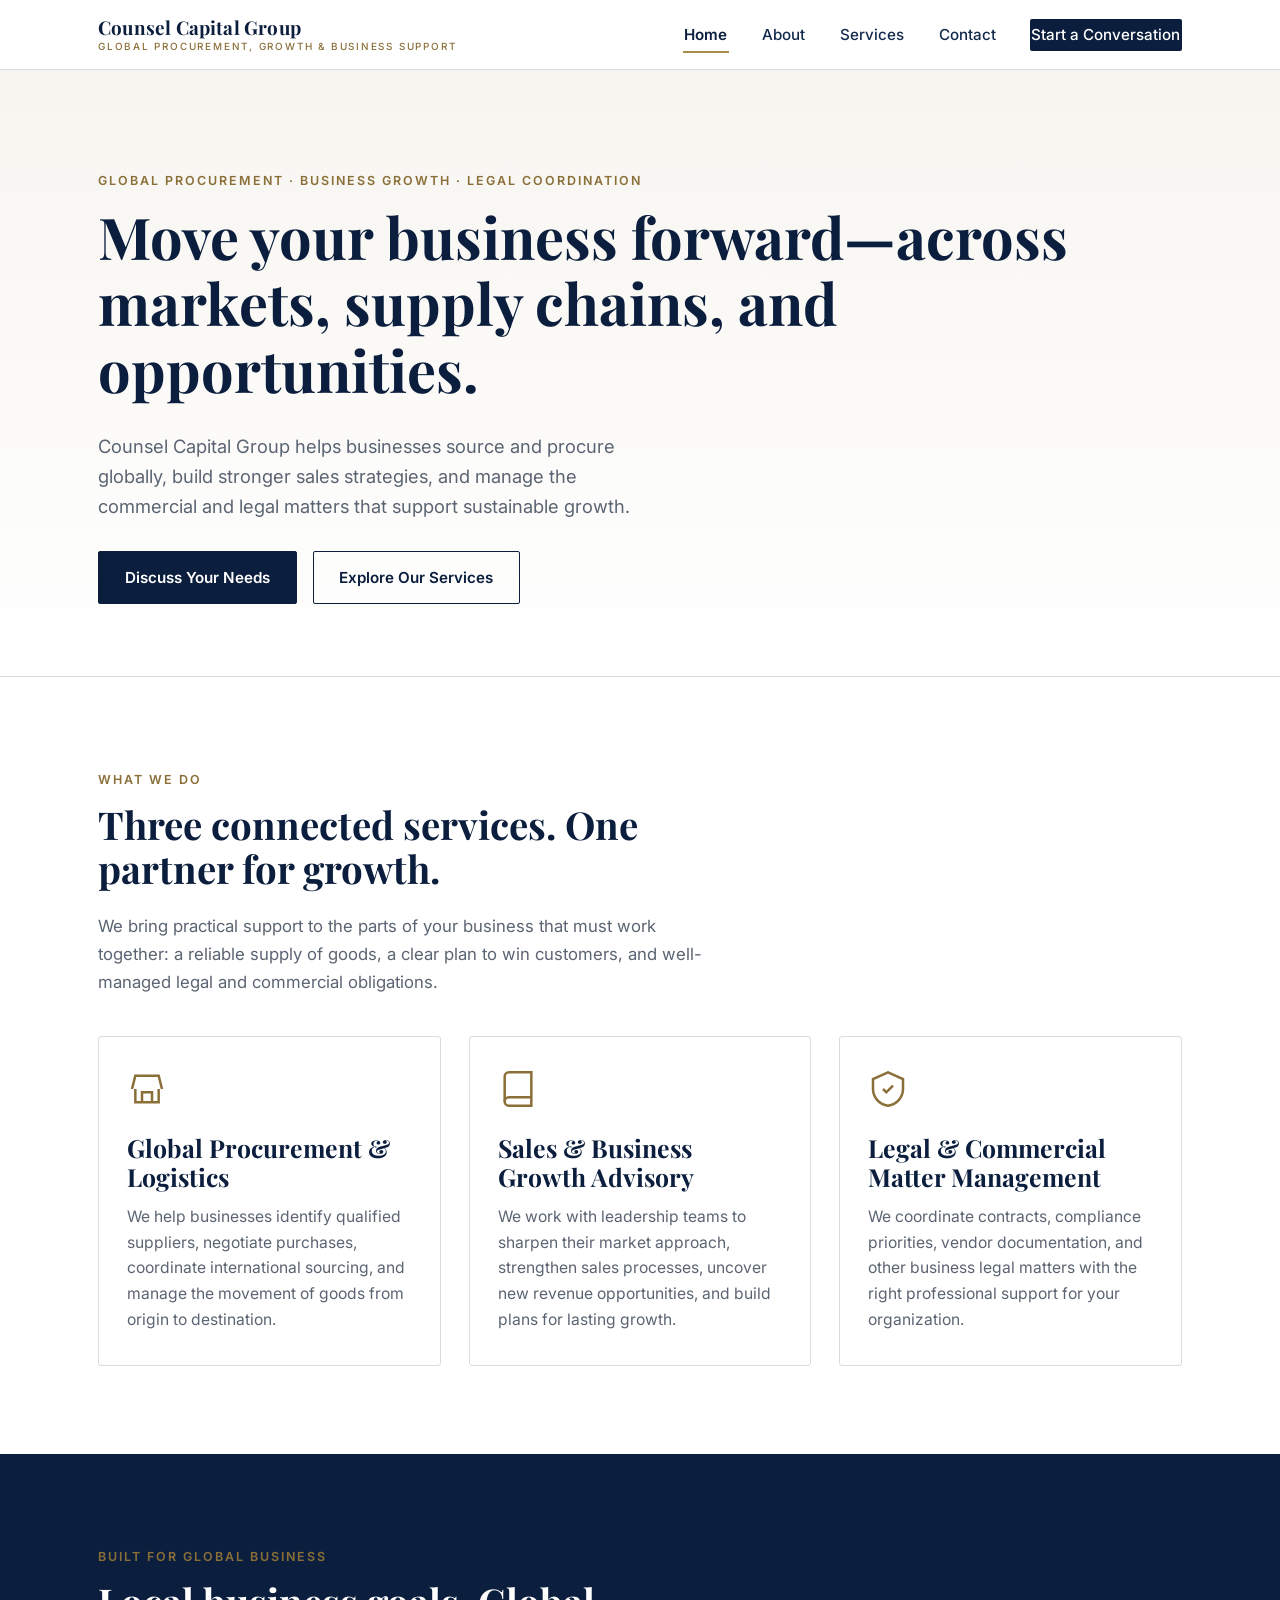
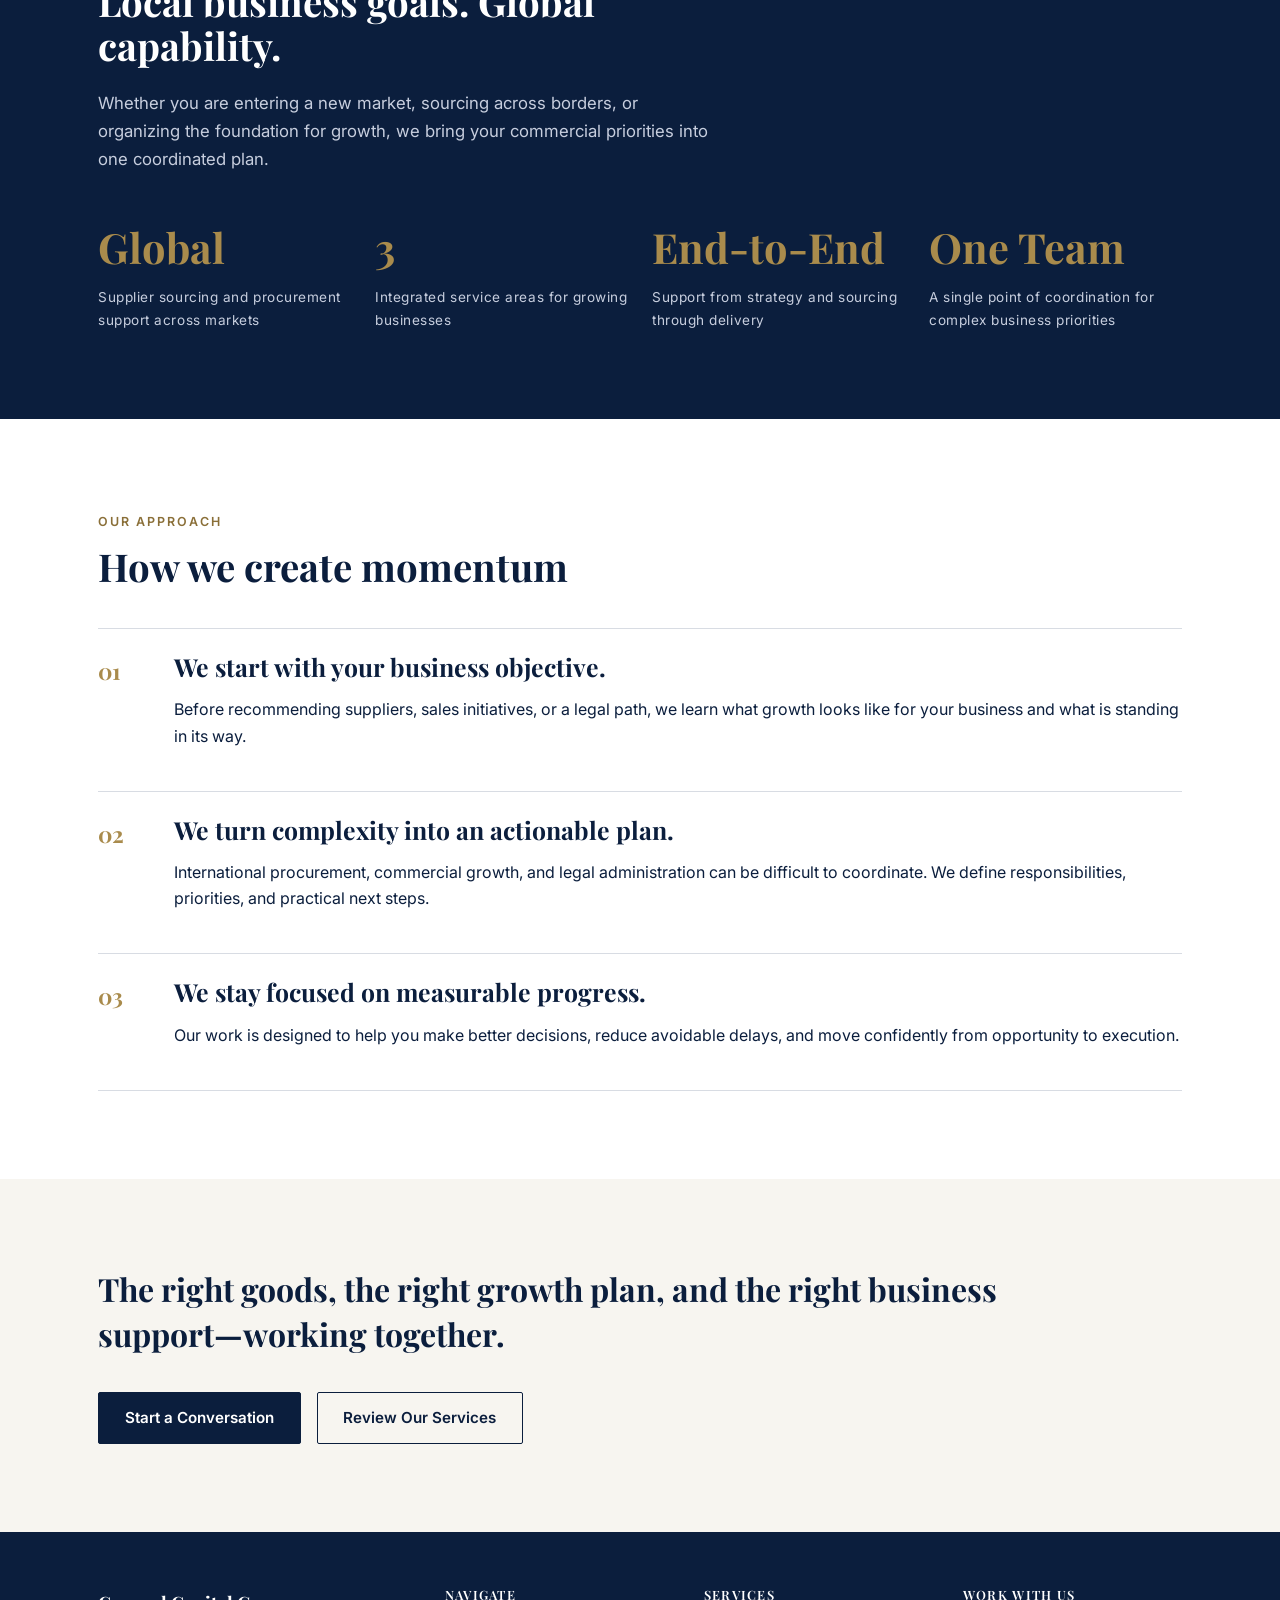
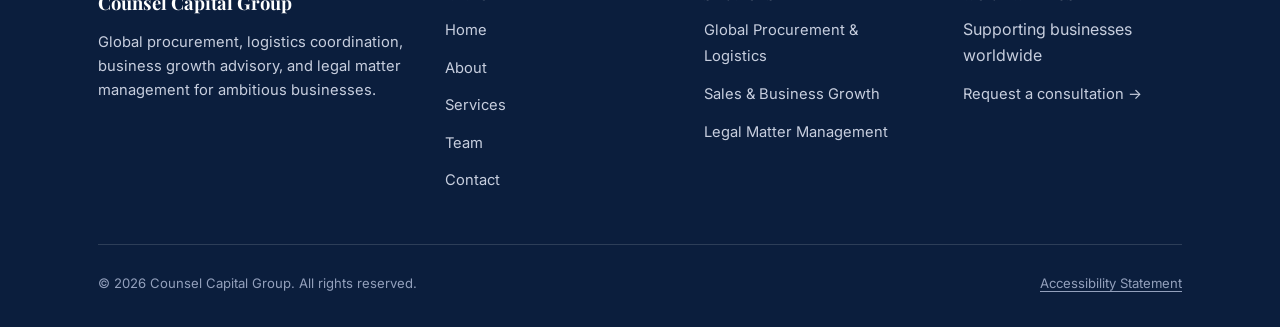
==== commit 968e4d4e: "Update index.html" ====
--- a/index.html
+++ b/index.html
@@ -62,3 +62,62 @@
           <svg class="card-icon" viewBox="0 0 24 24" fill="none" stroke="currentColor" stroke-width="1.5" aria-hidden="true"><path d="M3 12l2-8h14l2 8"/><path d="M5 12v8h14v-8"/><path d="M9 20v-6h6v6"/></svg>
           <h3>Global Procurement &amp; Logistics</h3>
           <p>We help businesses identify qualified suppliers, negotiate purchases, coordinate international sourcing, and manage the movement of goods from origin to destination.</p>
+        </article>
+        <article class="card">
+          <svg class="card-icon" viewBox="0 0 24 24" fill="none" stroke="currentColor" stroke-width="1.5" aria-hidden="true"><path d="M4 19.5A2.5 2.5 0 0 1 6.5 17H20"/><path d="M6.5 2H20v20H6.5A2.5 2.5 0 0 1 4 19.5v-15A2.5 2.5 0 0 1 6.5 2z"/></svg>
+          <h3>Sales &amp; Business Growth Advisory</h3>
+          <p>We work with leadership teams to sharpen their market approach, strengthen sales processes, uncover new revenue opportunities, and build plans for lasting growth.</p>
+        </article>
+        <article class="card">
+          <svg class="card-icon" viewBox="0 0 24 24" fill="none" stroke="currentColor" stroke-width="1.5" aria-hidden="true"><path d="M12 2 3 6v6c0 5 3.8 9.4 9 10 5.2-.6 9-5 9-10V6z"/><path d="m9 12 2 2 4-4"/></svg>
+          <h3>Legal &amp; Commercial Matter Management</h3>
+          <p>We coordinate contracts, compliance priorities, vendor documentation, and other business legal matters with the right professional support for your organization.</p>
+        </article>
+      </div>
+    </div>
+  </section>
+
+  <section class="section-navy" aria-labelledby="reach-heading">
+    <div class="container">
+      <div class="section-head">
+        <span class="eyebrow">Built for Global Business</span>
+        <h2 id="reach-heading">Local business goals. Global capability.</h2>
+        <p>Whether you are entering a new market, sourcing across borders, or organizing the foundation for growth, we bring your commercial priorities into one coordinated plan.</p>
+      </div>
+      <div class="stat-row">
+        <div><div class="stat-num">Global</div><div class="stat-label">Supplier sourcing and procurement support across markets</div></div>
+        <div><div class="stat-num">3</div><div class="stat-label">Integrated service areas for growing businesses</div></div>
+        <div><div class="stat-num">End-to-End</div><div class="stat-label">Support from strategy and sourcing through delivery</div></div>
+        <div><div class="stat-num">One Team</div><div class="stat-label">A single point of coordination for complex business priorities</div></div>
+      </div>
+    </div>
+  </section>
+
+  <section aria-labelledby="approach-heading">
+    <div class="container">
+      <div class="section-head"><span class="eyebrow">Our Approach</span><h2 id="approach-heading">How we create momentum</h2></div>
+      <div class="principle"><span class="principle-num" aria-hidden="true">01</span><div><h3>We start with your business objective.</h3><p>Before recommending suppliers, sales initiatives, or a legal path, we learn what growth looks like for your business and what is standing in its way.</p></div></div>
+      <div class="principle"><span class="principle-num" aria-hidden="true">02</span><div><h3>We turn complexity into an actionable plan.</h3><p>International procurement, commercial growth, and legal administration can be difficult to coordinate. We define responsibilities, priorities, and practical next steps.</p></div></div>
+      <div class="principle"><span class="principle-num" aria-hidden="true">03</span><div><h3>We stay focused on measurable progress.</h3><p>Our work is designed to help you make better decisions, reduce avoidable delays, and move confidently from opportunity to execution.</p></div></div>
+    </div>
+  </section>
+
+  <section class="section-alt" aria-labelledby="cta-heading">
+    <div class="container">
+      <p class="statement" id="cta-heading">The right goods, the right growth plan, and the right business support—working together.</p>
+      <div class="button-row" style="margin-top: 1.75rem;"><a class="btn btn-primary" href="/contact/">Start a Conversation</a><a class="btn btn-secondary" href="/services/">Review Our Services</a></div>
+    </div>
+  </section>
+</main>
+
+<footer class="site-footer">
+  <div class="container"><div class="footer-grid">
+    <div><div class="footer-brand">Counsel Capital Group</div><p class="footer-desc">Global procurement, logistics coordination, business growth advisory, and legal matter management for ambitious businesses.</p></div>
+    <div><h2 class="footer-heading">Navigate</h2><ul class="footer-links"><li><a href="/">Home</a></li><li><a href="/about/">About</a></li><li><a href="/services/">Services</a></li><li><a href="/team/">Team</a></li><li><a href="/contact/">Contact</a></li></ul></div>
+    <div><h2 class="footer-heading">Services</h2><ul class="footer-links"><li><a href="/services/#procurement">Global Procurement &amp; Logistics</a></li><li><a href="/services/#growth">Sales &amp; Business Growth</a></li><li><a href="/services/#legal">Legal Matter Management</a></li></ul></div>
+    <div><h2 class="footer-heading">Work With Us</h2><ul class="footer-links"><li>Supporting businesses worldwide</li><li><a href="/contact/">Request a consultation &rarr;</a></li></ul></div>
+  </div><div class="footer-bottom"><span>&copy; 2026 Counsel Capital Group. All rights reserved.</span><span><a href="/accessibility/">Accessibility Statement</a></span></div></div>
+</footer>
+<script src="assets/script.js"></script>
+</body>
+</html>
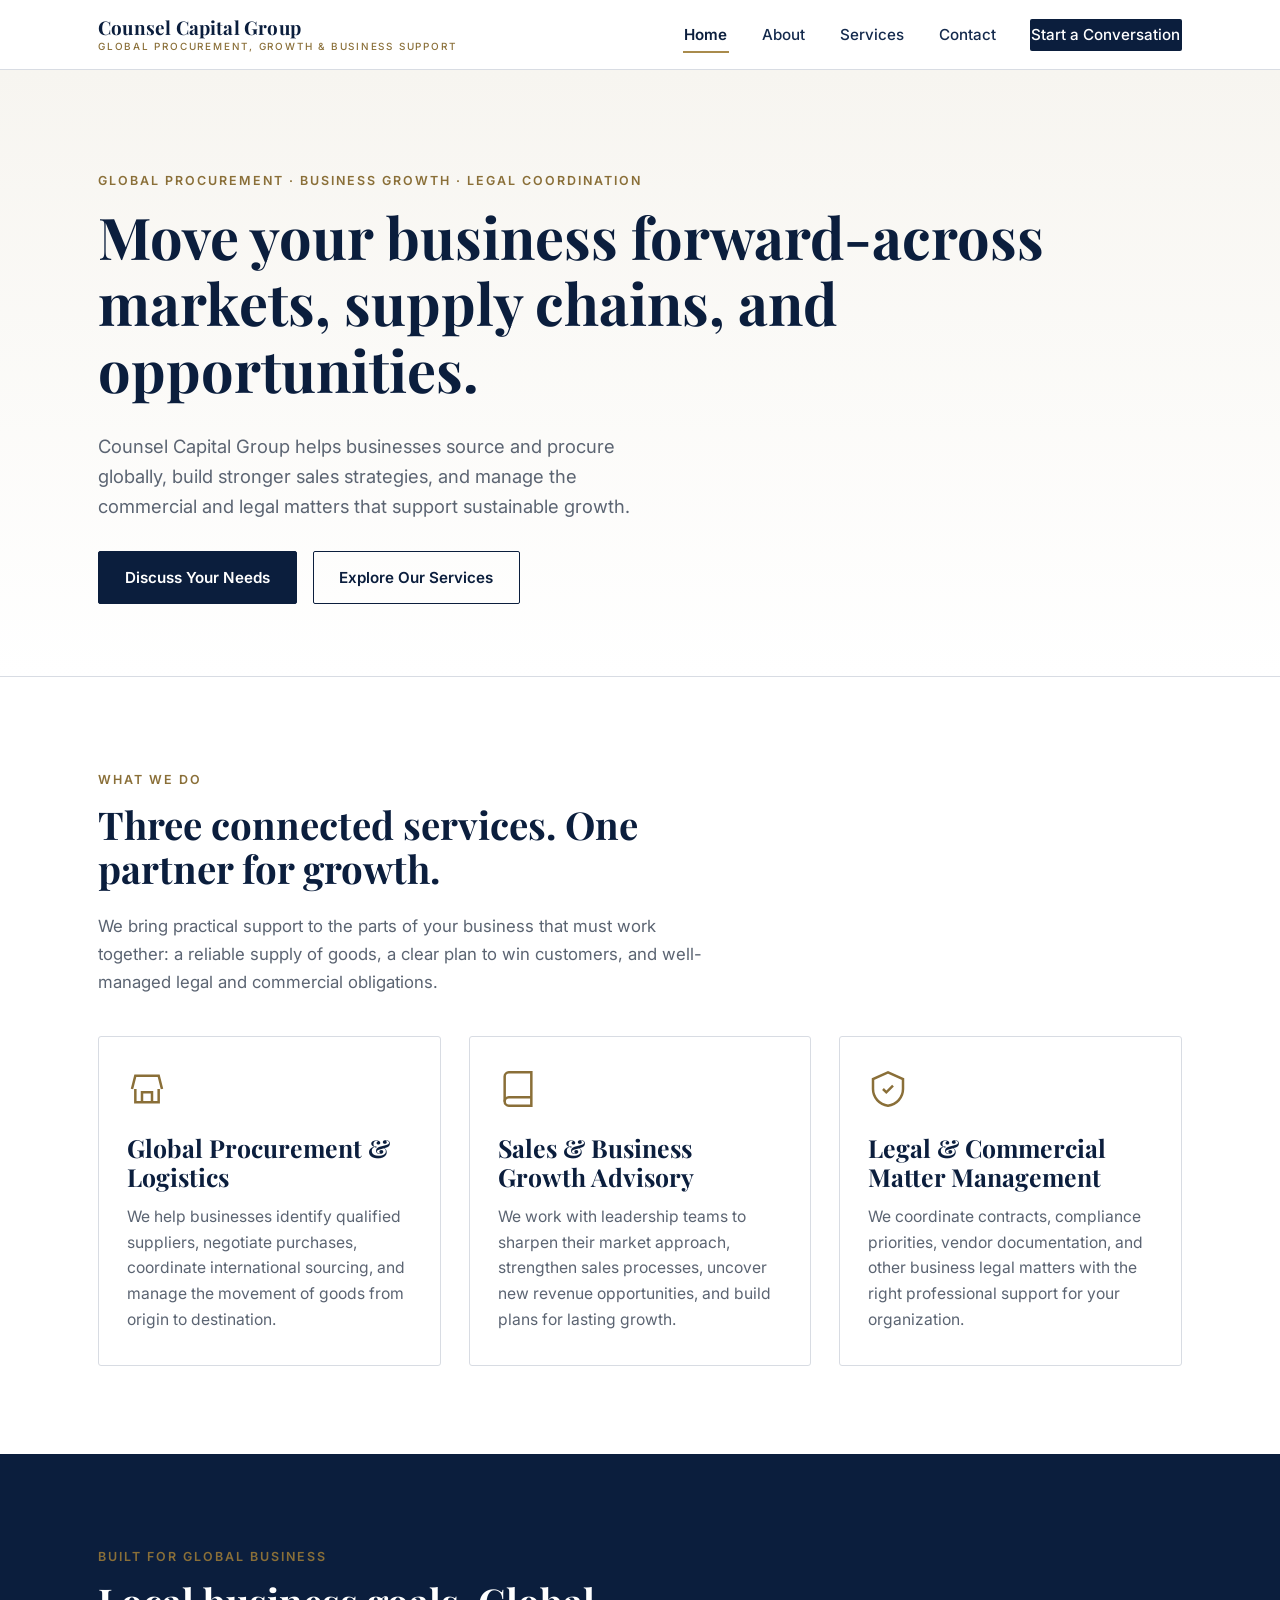
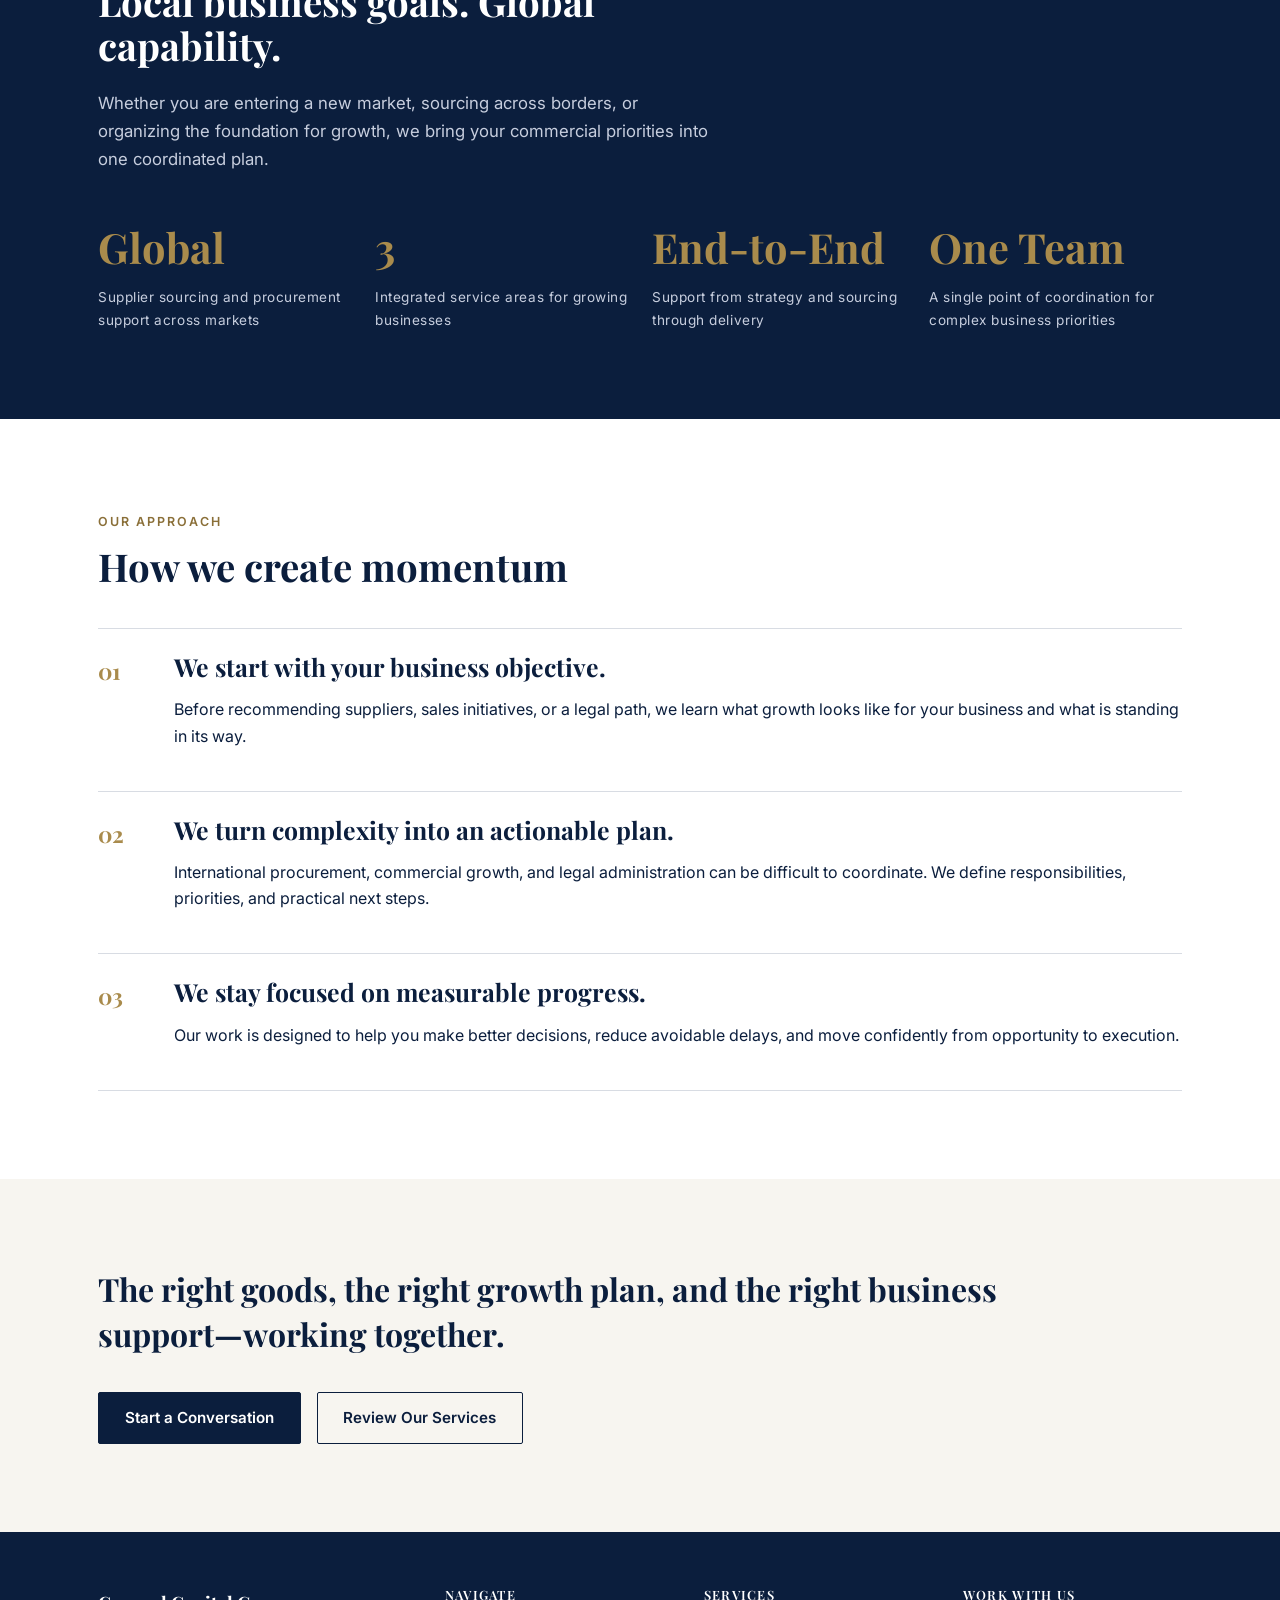
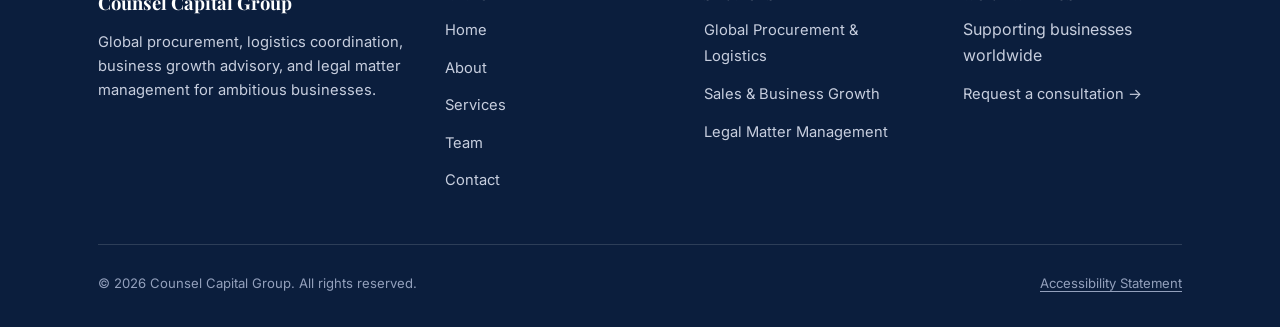
==== commit c7b2a748: "Update index.html" ====
--- a/index.html
+++ b/index.html
@@ -41,7 +41,7 @@
   <section class="hero">
     <div class="container">
       <span class="eyebrow">Global Procurement &middot; Business Growth &middot; Legal Coordination</span>
-      <h1>Move your business forward—across markets, supply chains, and opportunities.</h1>
+      <h1>Move your business forward-across markets, supply chains, and opportunities.</h1>
       <p class="hero-lede">Counsel Capital Group helps businesses source and procure globally, build stronger sales strategies, and manage the commercial and legal matters that support sustainable growth.</p>
       <div class="button-row">
         <a class="btn btn-primary" href="/contact/">Discuss Your Needs</a>
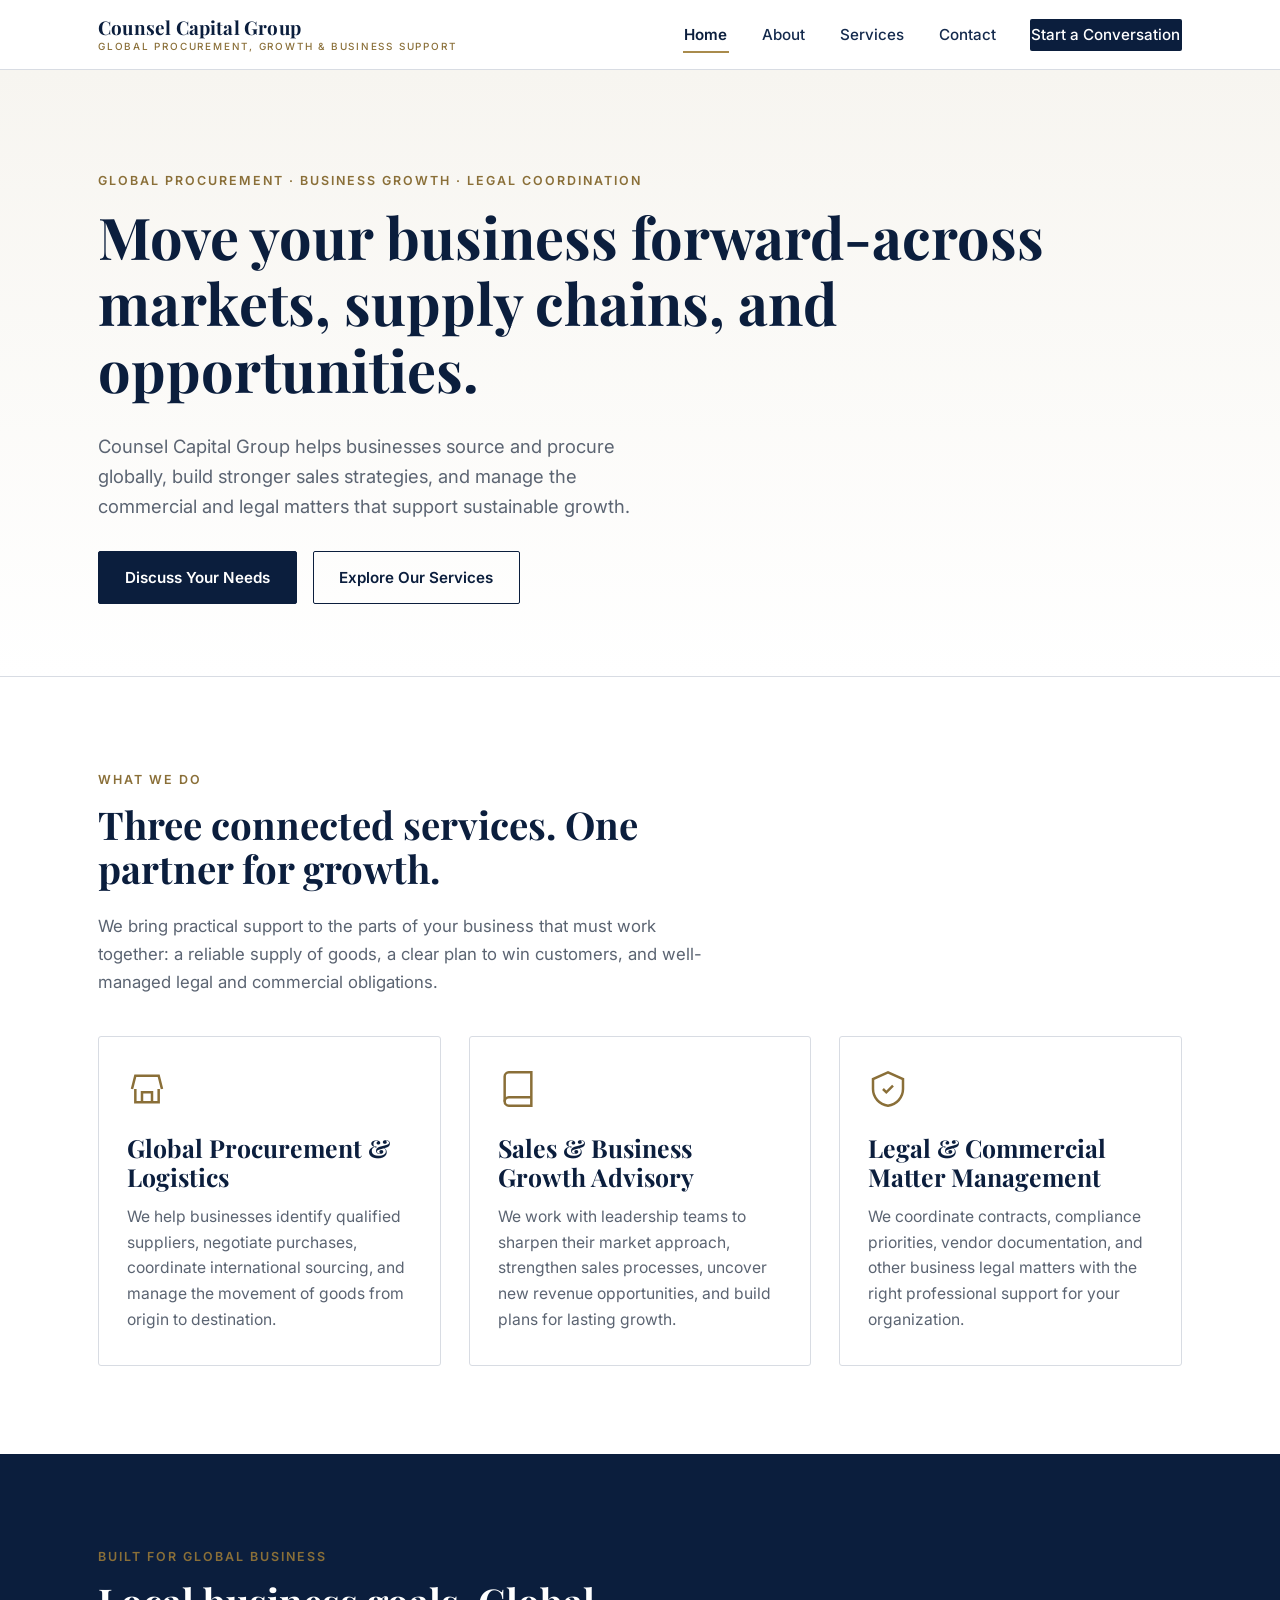
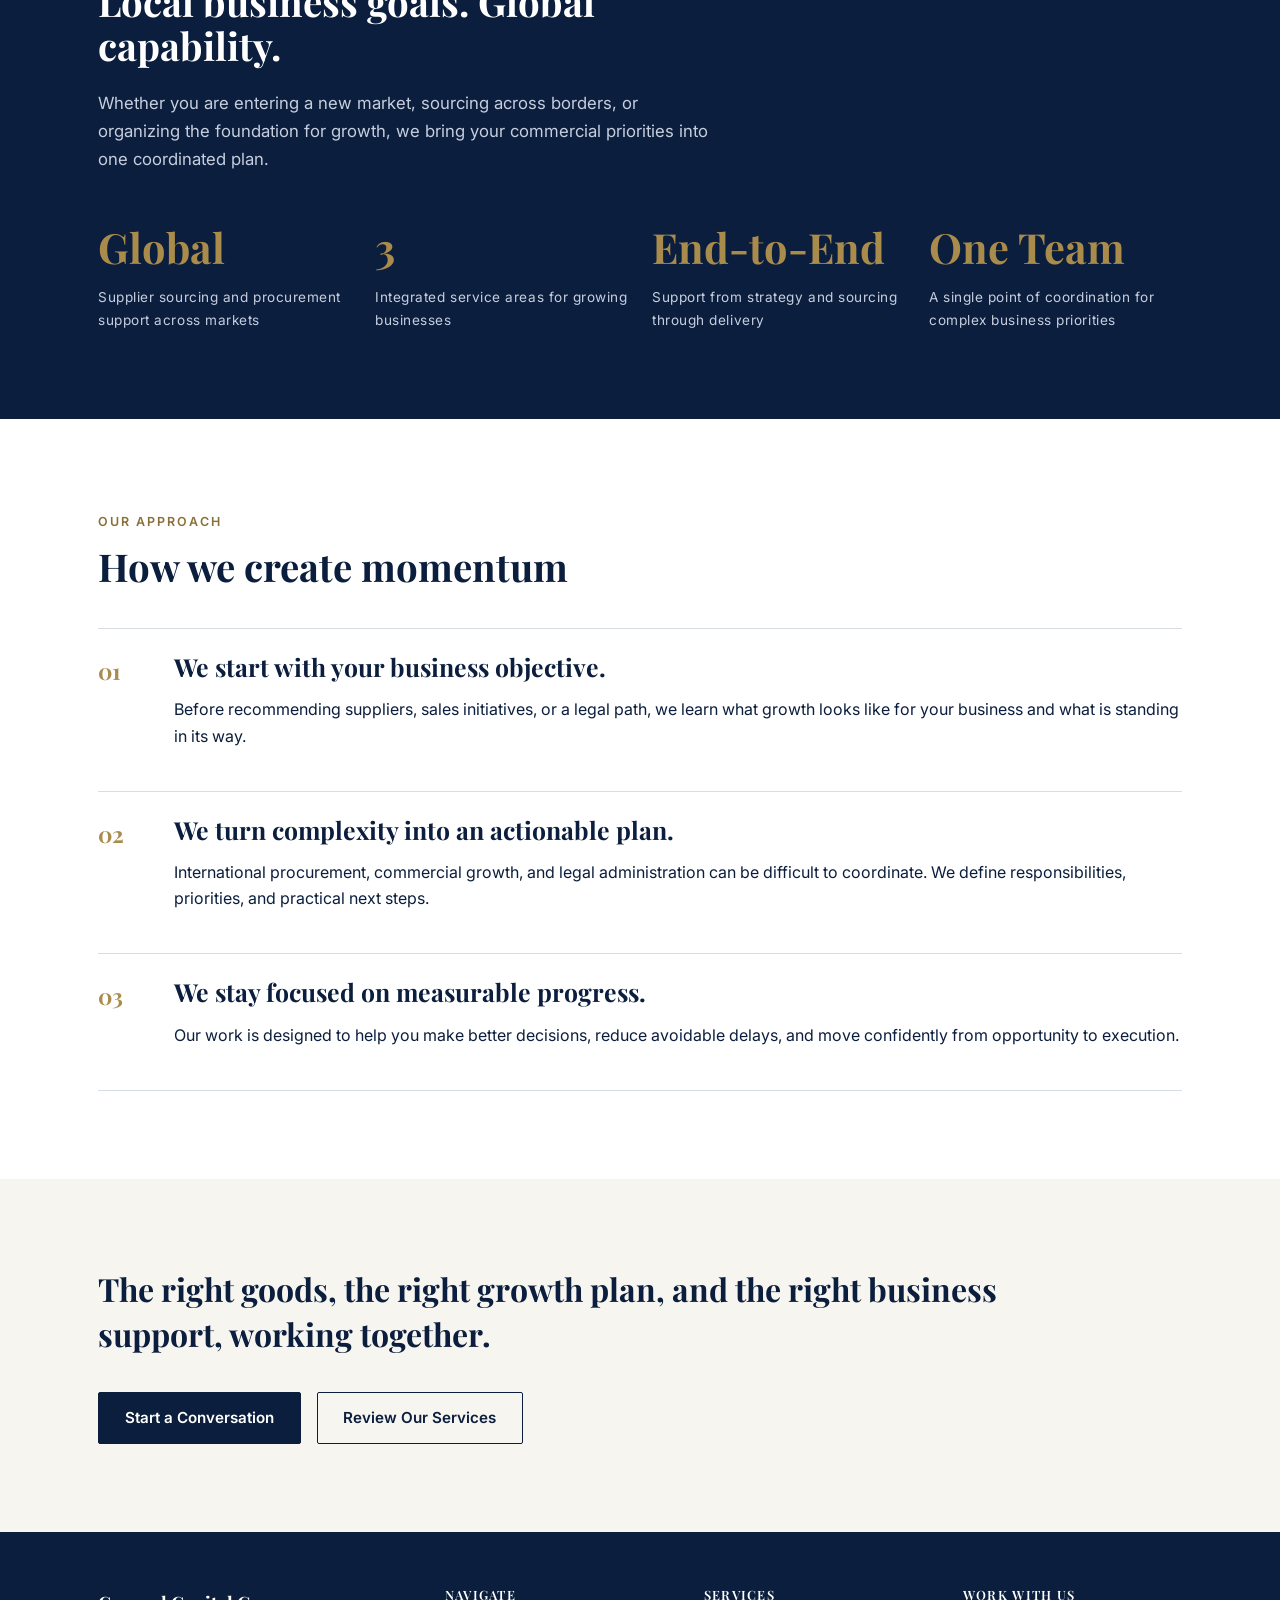
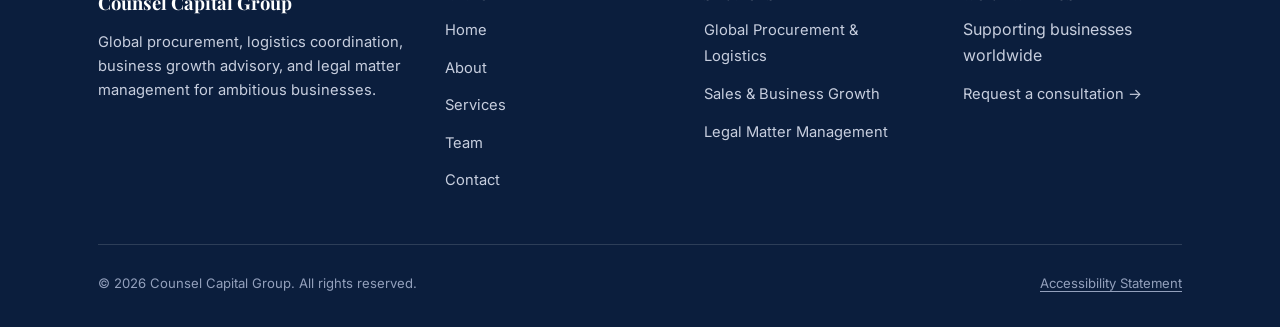
==== commit 305b2ca7: "Update index.html" ====
--- a/index.html
+++ b/index.html
@@ -104,7 +104,7 @@
 
   <section class="section-alt" aria-labelledby="cta-heading">
     <div class="container">
-      <p class="statement" id="cta-heading">The right goods, the right growth plan, and the right business support—working together.</p>
+      <p class="statement" id="cta-heading">The right goods, the right growth plan, and the right business support, working together.</p>
       <div class="button-row" style="margin-top: 1.75rem;"><a class="btn btn-primary" href="/contact/">Start a Conversation</a><a class="btn btn-secondary" href="/services/">Review Our Services</a></div>
     </div>
   </section>
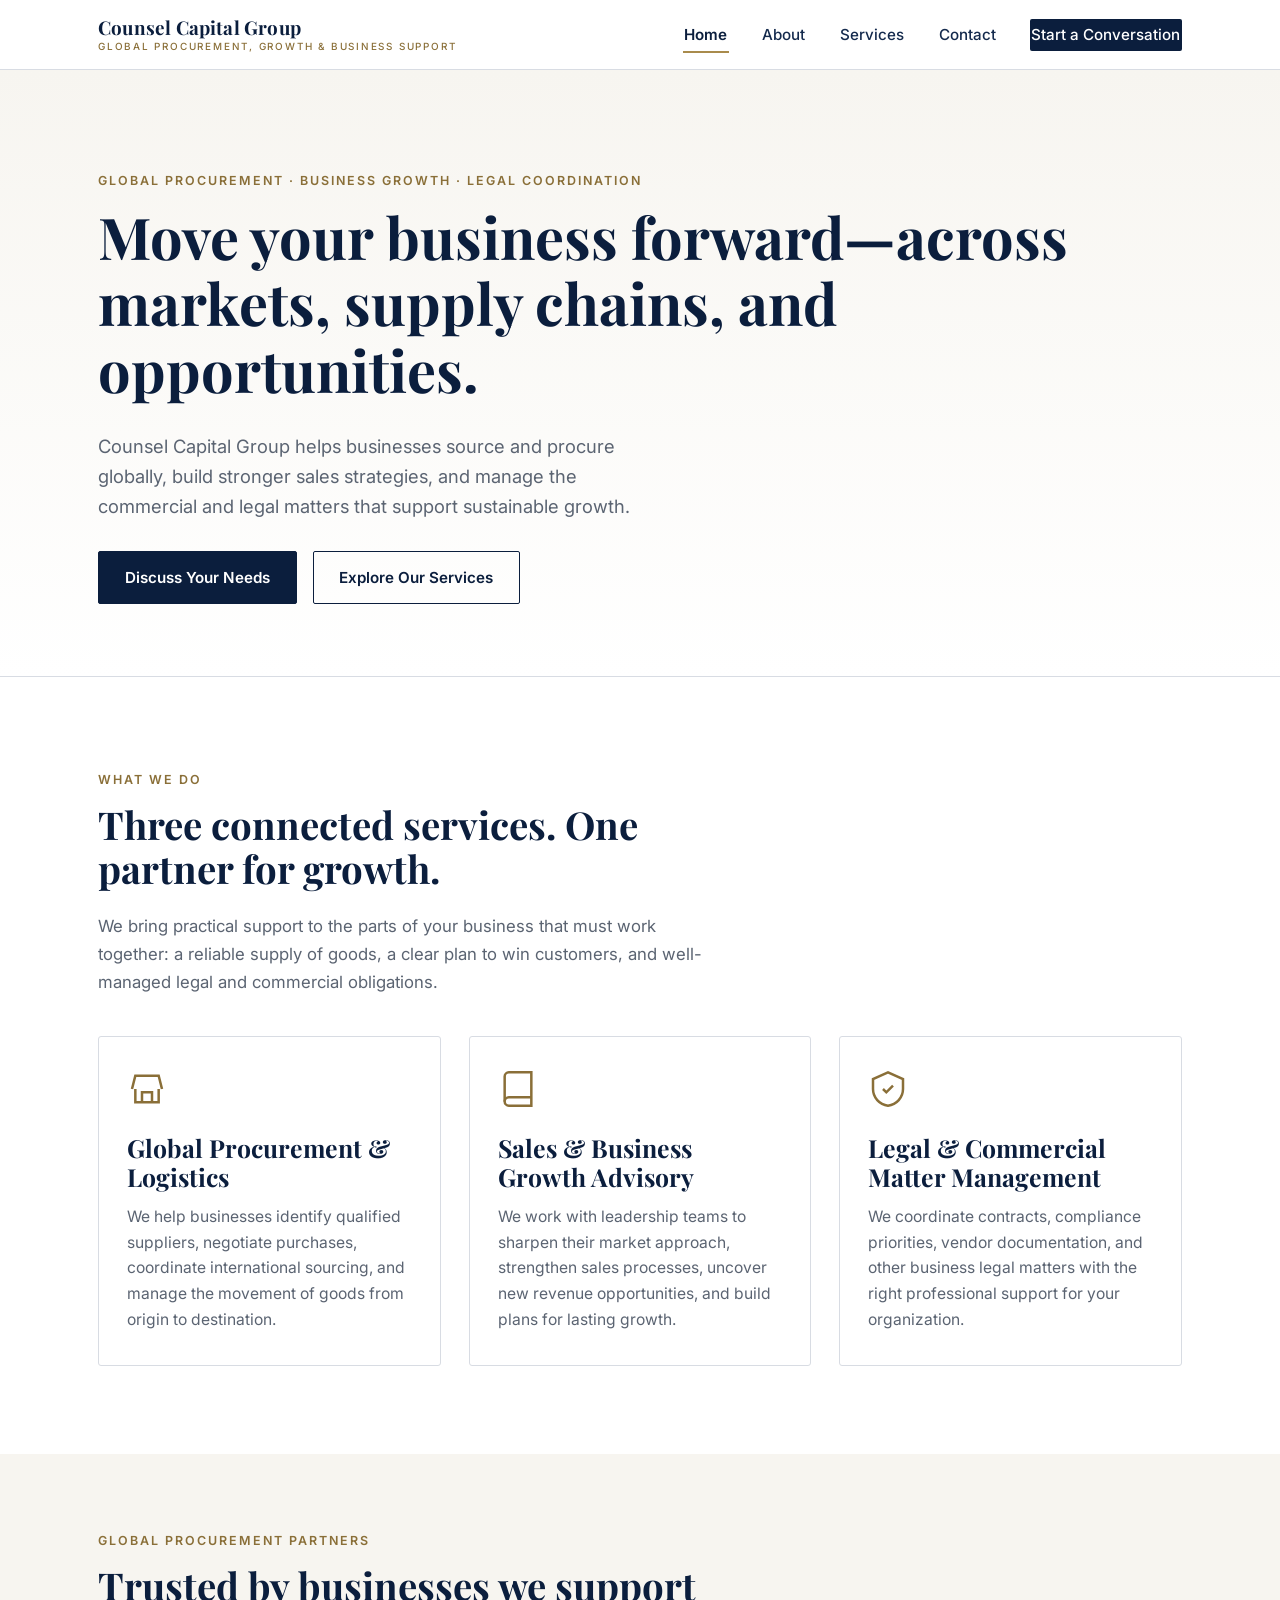
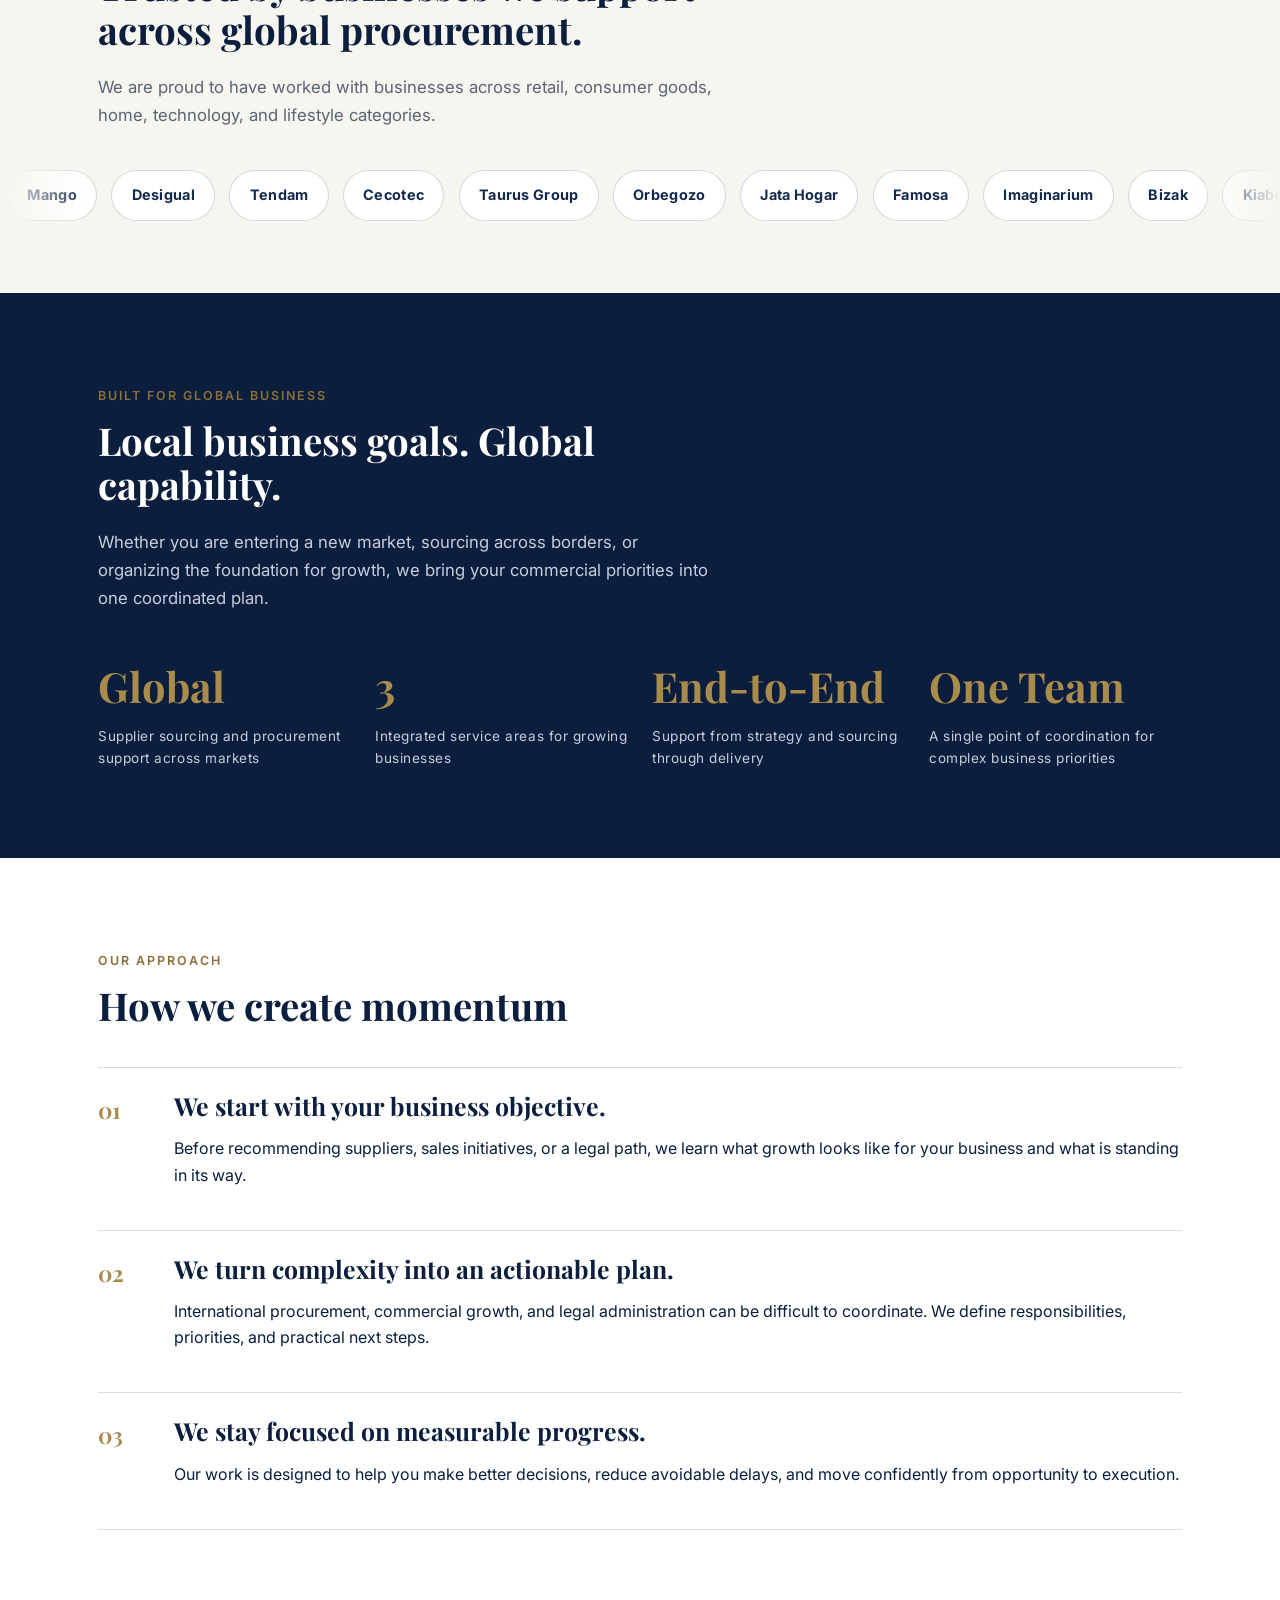
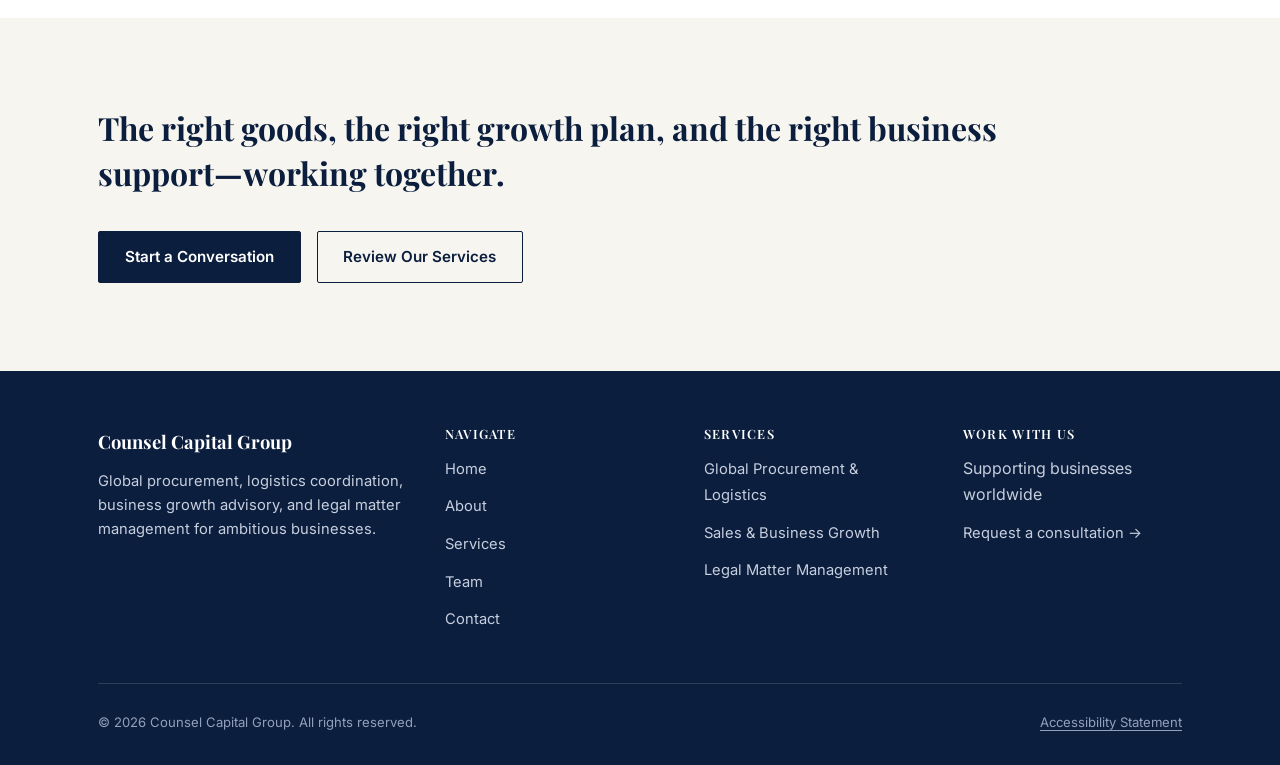
==== commit 07bafee5: "Update index.html" ====
--- a/index.html
+++ b/index.html
@@ -11,6 +11,56 @@
 <link rel="icon" type="image/png" href="assets/logo.png">
 <link rel="stylesheet" href="assets/styles.css">
 <link rel="icon" type="image/png" href="/assets/favicon.png">
+<style>
+  .partner-marquee {
+    overflow: hidden;
+    padding: 4.5rem 0;
+  }
+
+  .partner-marquee__viewport {
+    overflow: hidden;
+    margin-top: 2rem;
+    mask-image: linear-gradient(to right, transparent, #000 7%, #000 93%, transparent);
+  }
+
+  .partner-marquee__track {
+    display: flex;
+    width: max-content;
+    animation: partner-marquee-scroll 38s linear infinite;
+  }
+
+  .partner-marquee__list {
+    display: flex;
+    align-items: center;
+    gap: 0.9rem;
+    margin: 0;
+    padding: 0 0.45rem;
+    list-style: none;
+  }
+
+  .partner-marquee__name {
+    display: block;
+    padding: 0.8rem 1.2rem;
+    border: 1px solid rgba(19, 35, 60, 0.18);
+    border-radius: 999px;
+    color: var(--deep-navy);
+    background: #fff;
+    font-size: 0.9rem;
+    font-weight: 700;
+    letter-spacing: 0.02em;
+    white-space: nowrap;
+  }
+
+  @keyframes partner-marquee-scroll {
+    to { transform: translateX(-50%); }
+  }
+
+  @media (prefers-reduced-motion: reduce) {
+    .partner-marquee__viewport { overflow-x: auto; mask-image: none; }
+    .partner-marquee__track { animation: none; }
+    .partner-marquee__list[aria-hidden="true"] { display: none; }
+  }
+</style>
 </head>
 <body>
 
@@ -41,7 +91,7 @@
   <section class="hero">
     <div class="container">
       <span class="eyebrow">Global Procurement &middot; Business Growth &middot; Legal Coordination</span>
-      <h1>Move your business forward-across markets, supply chains, and opportunities.</h1>
+      <h1>Move your business forward—across markets, supply chains, and opportunities.</h1>
       <p class="hero-lede">Counsel Capital Group helps businesses source and procure globally, build stronger sales strategies, and manage the commercial and legal matters that support sustainable growth.</p>
       <div class="button-row">
         <a class="btn btn-primary" href="/contact/">Discuss Your Needs</a>
@@ -77,6 +127,68 @@
     </div>
   </section>
 
+  <section class="partner-marquee section-alt" aria-labelledby="partners-heading">
+    <div class="container">
+      <div class="section-head">
+        <span class="eyebrow">Global Procurement Partners</span>
+        <h2 id="partners-heading">Trusted by businesses we support across global procurement.</h2>
+        <p>We are proud to have worked with businesses across retail, consumer goods, home, technology, and lifestyle categories.</p>
+      </div>
+    </div>
+    <div class="partner-marquee__viewport" role="region" aria-label="Businesses we have worked with in global procurement">
+      <div class="partner-marquee__track">
+        <ul class="partner-marquee__list">
+          <li><span class="partner-marquee__name">Mango</span></li>
+          <li><span class="partner-marquee__name">Desigual</span></li>
+          <li><span class="partner-marquee__name">Tendam</span></li>
+          <li><span class="partner-marquee__name">Cecotec</span></li>
+          <li><span class="partner-marquee__name">Taurus Group</span></li>
+          <li><span class="partner-marquee__name">Orbegozo</span></li>
+          <li><span class="partner-marquee__name">Jata Hogar</span></li>
+          <li><span class="partner-marquee__name">Famosa</span></li>
+          <li><span class="partner-marquee__name">Imaginarium</span></li>
+          <li><span class="partner-marquee__name">Bizak</span></li>
+          <li><span class="partner-marquee__name">Kiabi</span></li>
+          <li><span class="partner-marquee__name">Celio</span></li>
+          <li><span class="partner-marquee__name">Decathlon</span></li>
+          <li><span class="partner-marquee__name">Maisons du Monde</span></li>
+          <li><span class="partner-marquee__name">La Redoute</span></li>
+          <li><span class="partner-marquee__name">Groupe SEB</span></li>
+          <li><span class="partner-marquee__name">Lexibook</span></li>
+          <li><span class="partner-marquee__name">Archos</span></li>
+          <li><span class="partner-marquee__name">Janod</span></li>
+          <li><span class="partner-marquee__name">OVS</span></li>
+          <li><span class="partner-marquee__name">Piazza Italia</span></li>
+          <li><span class="partner-marquee__name">Geox</span></li>
+        </ul>
+        <ul class="partner-marquee__list" aria-hidden="true">
+          <li><span class="partner-marquee__name">Mango</span></li>
+          <li><span class="partner-marquee__name">Desigual</span></li>
+          <li><span class="partner-marquee__name">Tendam</span></li>
+          <li><span class="partner-marquee__name">Cecotec</span></li>
+          <li><span class="partner-marquee__name">Taurus Group</span></li>
+          <li><span class="partner-marquee__name">Orbegozo</span></li>
+          <li><span class="partner-marquee__name">Jata Hogar</span></li>
+          <li><span class="partner-marquee__name">Famosa</span></li>
+          <li><span class="partner-marquee__name">Imaginarium</span></li>
+          <li><span class="partner-marquee__name">Bizak</span></li>
+          <li><span class="partner-marquee__name">Kiabi</span></li>
+          <li><span class="partner-marquee__name">Celio</span></li>
+          <li><span class="partner-marquee__name">Decathlon</span></li>
+          <li><span class="partner-marquee__name">Maisons du Monde</span></li>
+          <li><span class="partner-marquee__name">La Redoute</span></li>
+          <li><span class="partner-marquee__name">Groupe SEB</span></li>
+          <li><span class="partner-marquee__name">Lexibook</span></li>
+          <li><span class="partner-marquee__name">Archos</span></li>
+          <li><span class="partner-marquee__name">Janod</span></li>
+          <li><span class="partner-marquee__name">OVS</span></li>
+          <li><span class="partner-marquee__name">Piazza Italia</span></li>
+          <li><span class="partner-marquee__name">Geox</span></li>
+        </ul>
+      </div>
+    </div>
+  </section>
+
   <section class="section-navy" aria-labelledby="reach-heading">
     <div class="container">
       <div class="section-head">
@@ -104,7 +216,7 @@
 
   <section class="section-alt" aria-labelledby="cta-heading">
     <div class="container">
-      <p class="statement" id="cta-heading">The right goods, the right growth plan, and the right business support, working together.</p>
+      <p class="statement" id="cta-heading">The right goods, the right growth plan, and the right business support—working together.</p>
       <div class="button-row" style="margin-top: 1.75rem;"><a class="btn btn-primary" href="/contact/">Start a Conversation</a><a class="btn btn-secondary" href="/services/">Review Our Services</a></div>
     </div>
   </section>
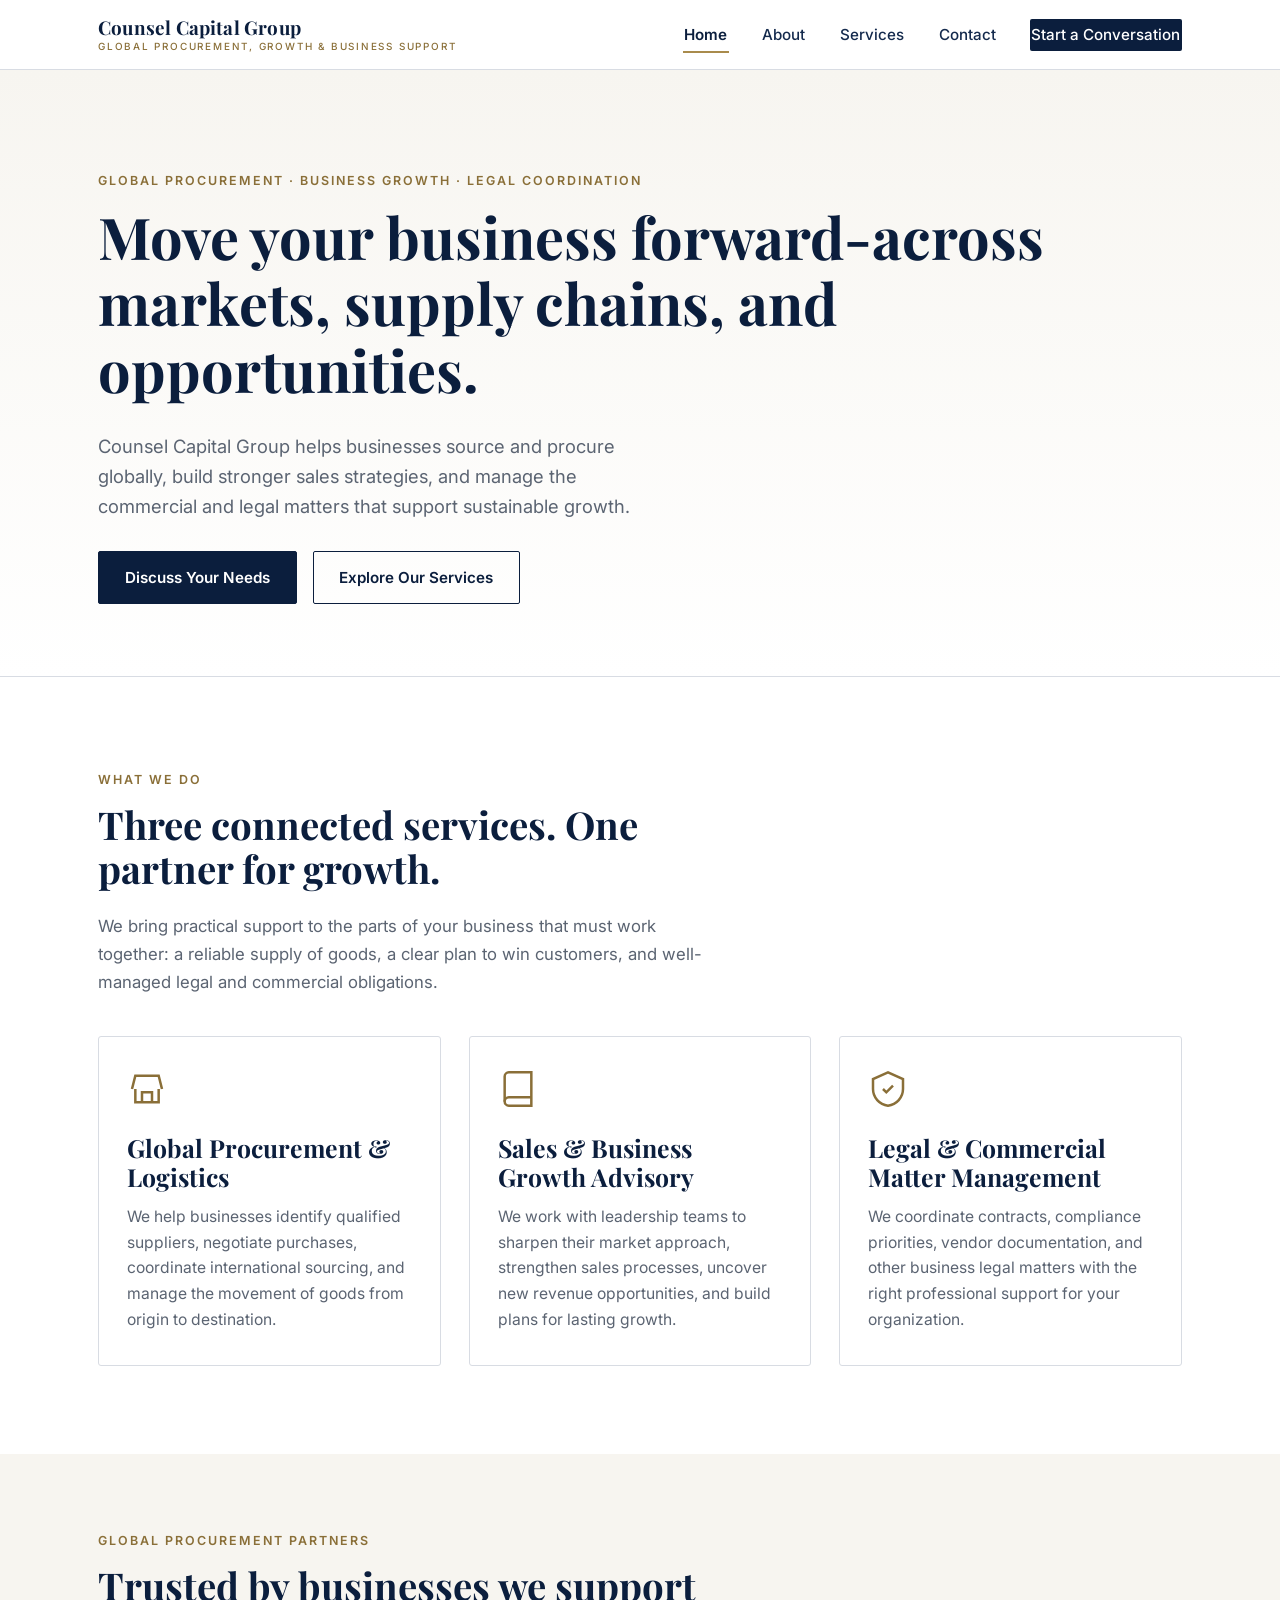
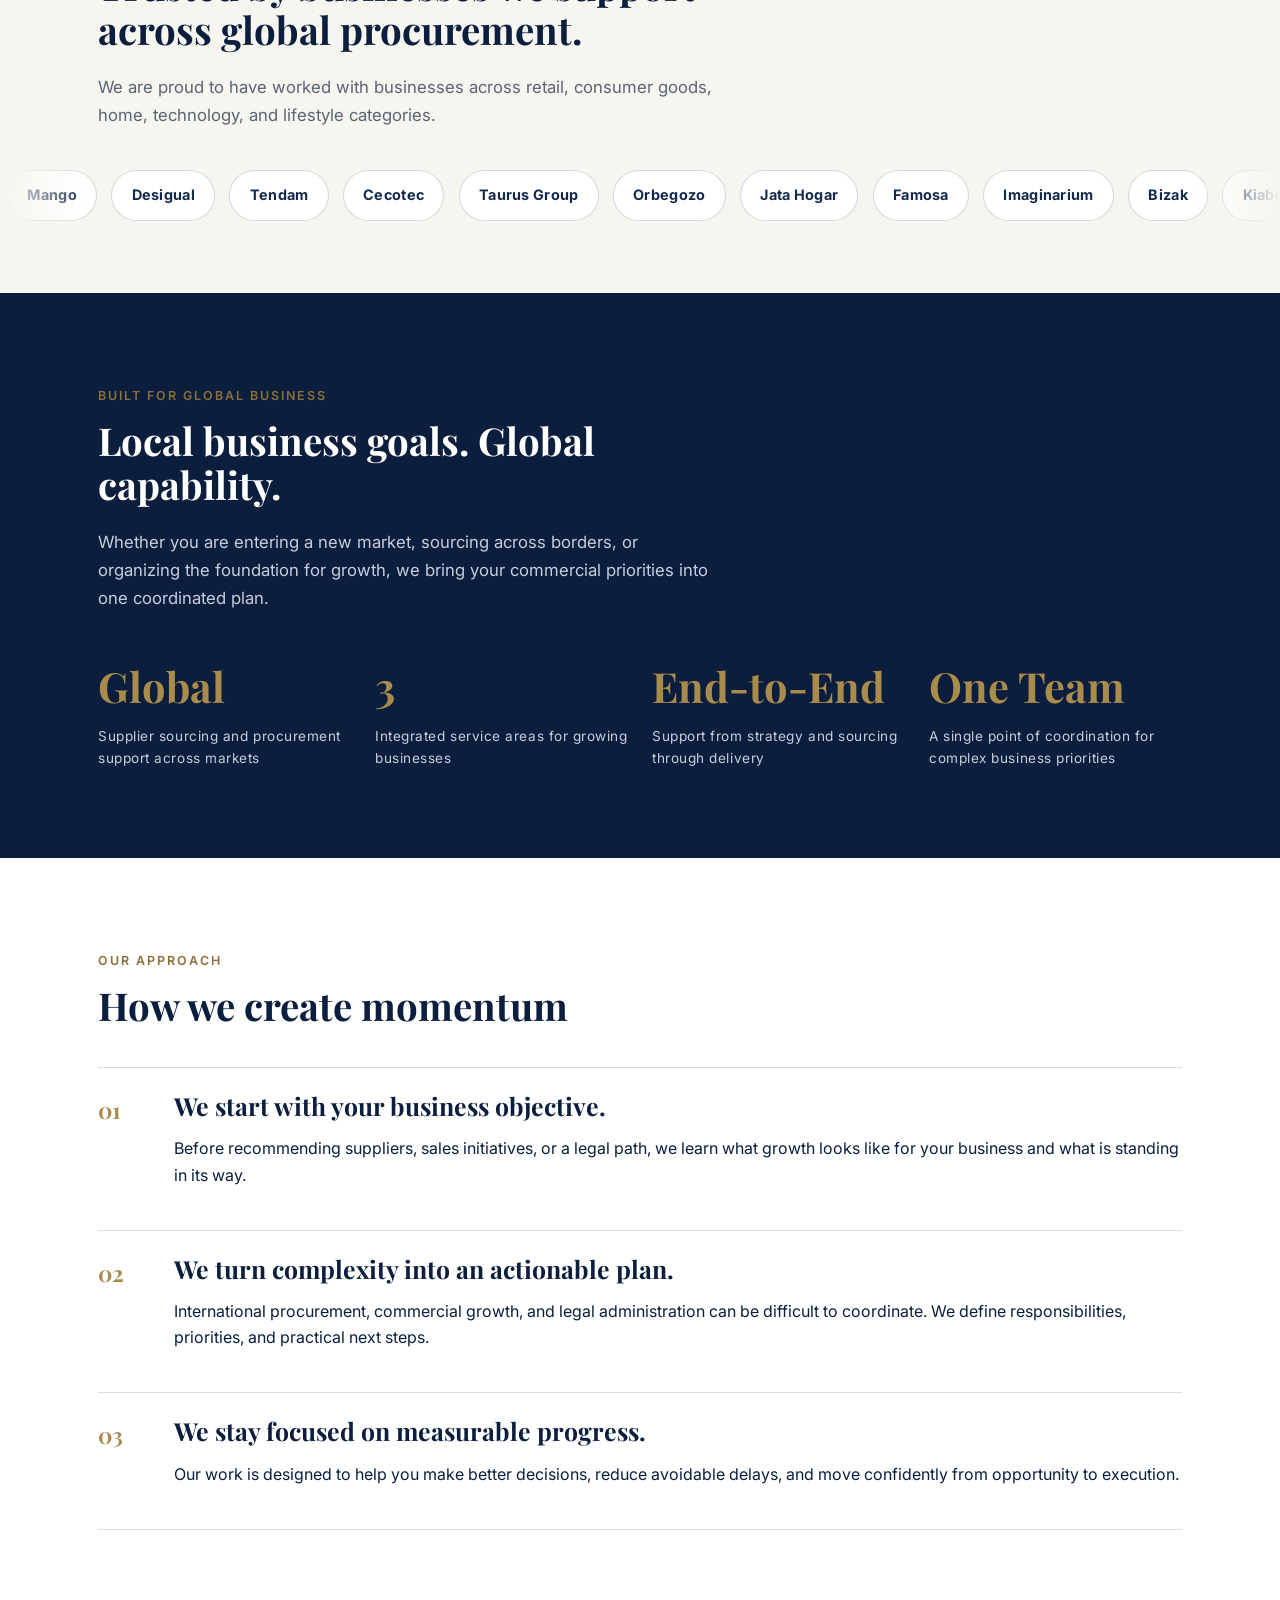
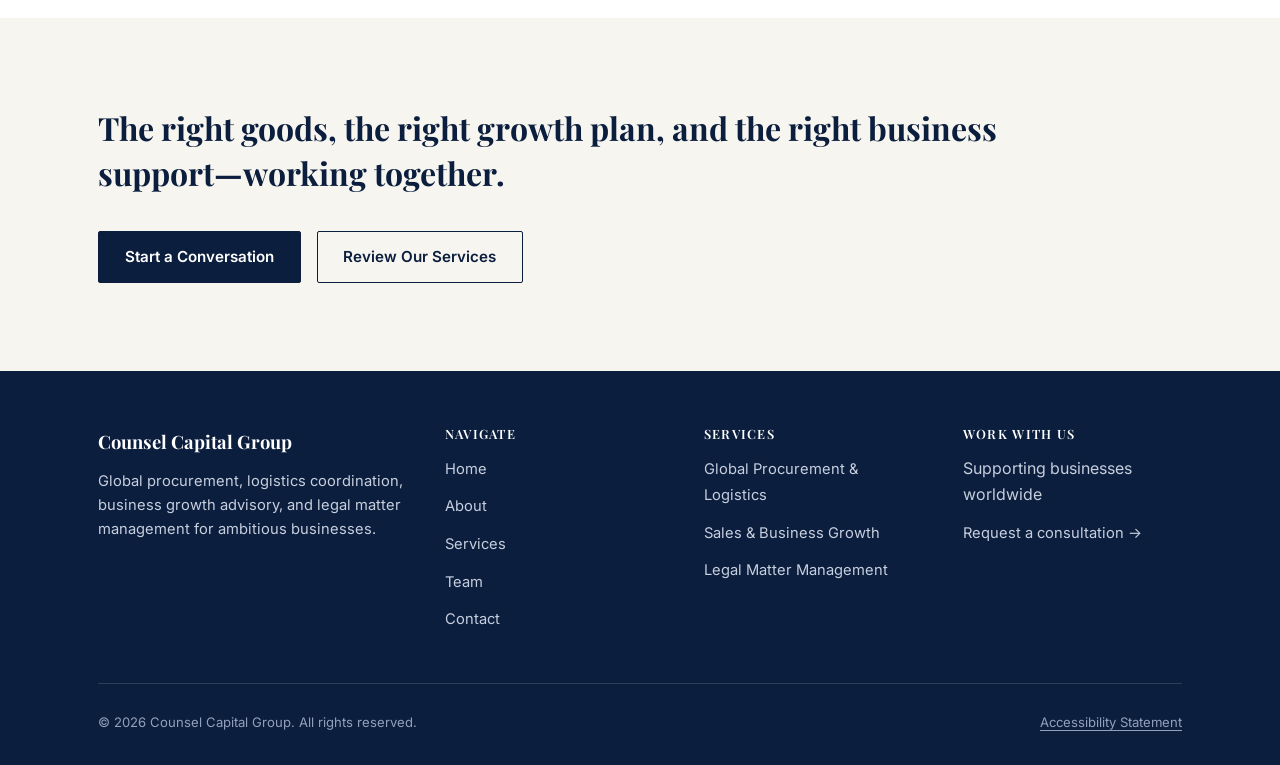
==== commit ce6f1b2c: "Update index.html" ====
--- a/index.html
+++ b/index.html
@@ -91,7 +91,7 @@
   <section class="hero">
     <div class="container">
       <span class="eyebrow">Global Procurement &middot; Business Growth &middot; Legal Coordination</span>
-      <h1>Move your business forward—across markets, supply chains, and opportunities.</h1>
+      <h1>Move your business forward-across markets, supply chains, and opportunities.</h1>
       <p class="hero-lede">Counsel Capital Group helps businesses source and procure globally, build stronger sales strategies, and manage the commercial and legal matters that support sustainable growth.</p>
       <div class="button-row">
         <a class="btn btn-primary" href="/contact/">Discuss Your Needs</a>
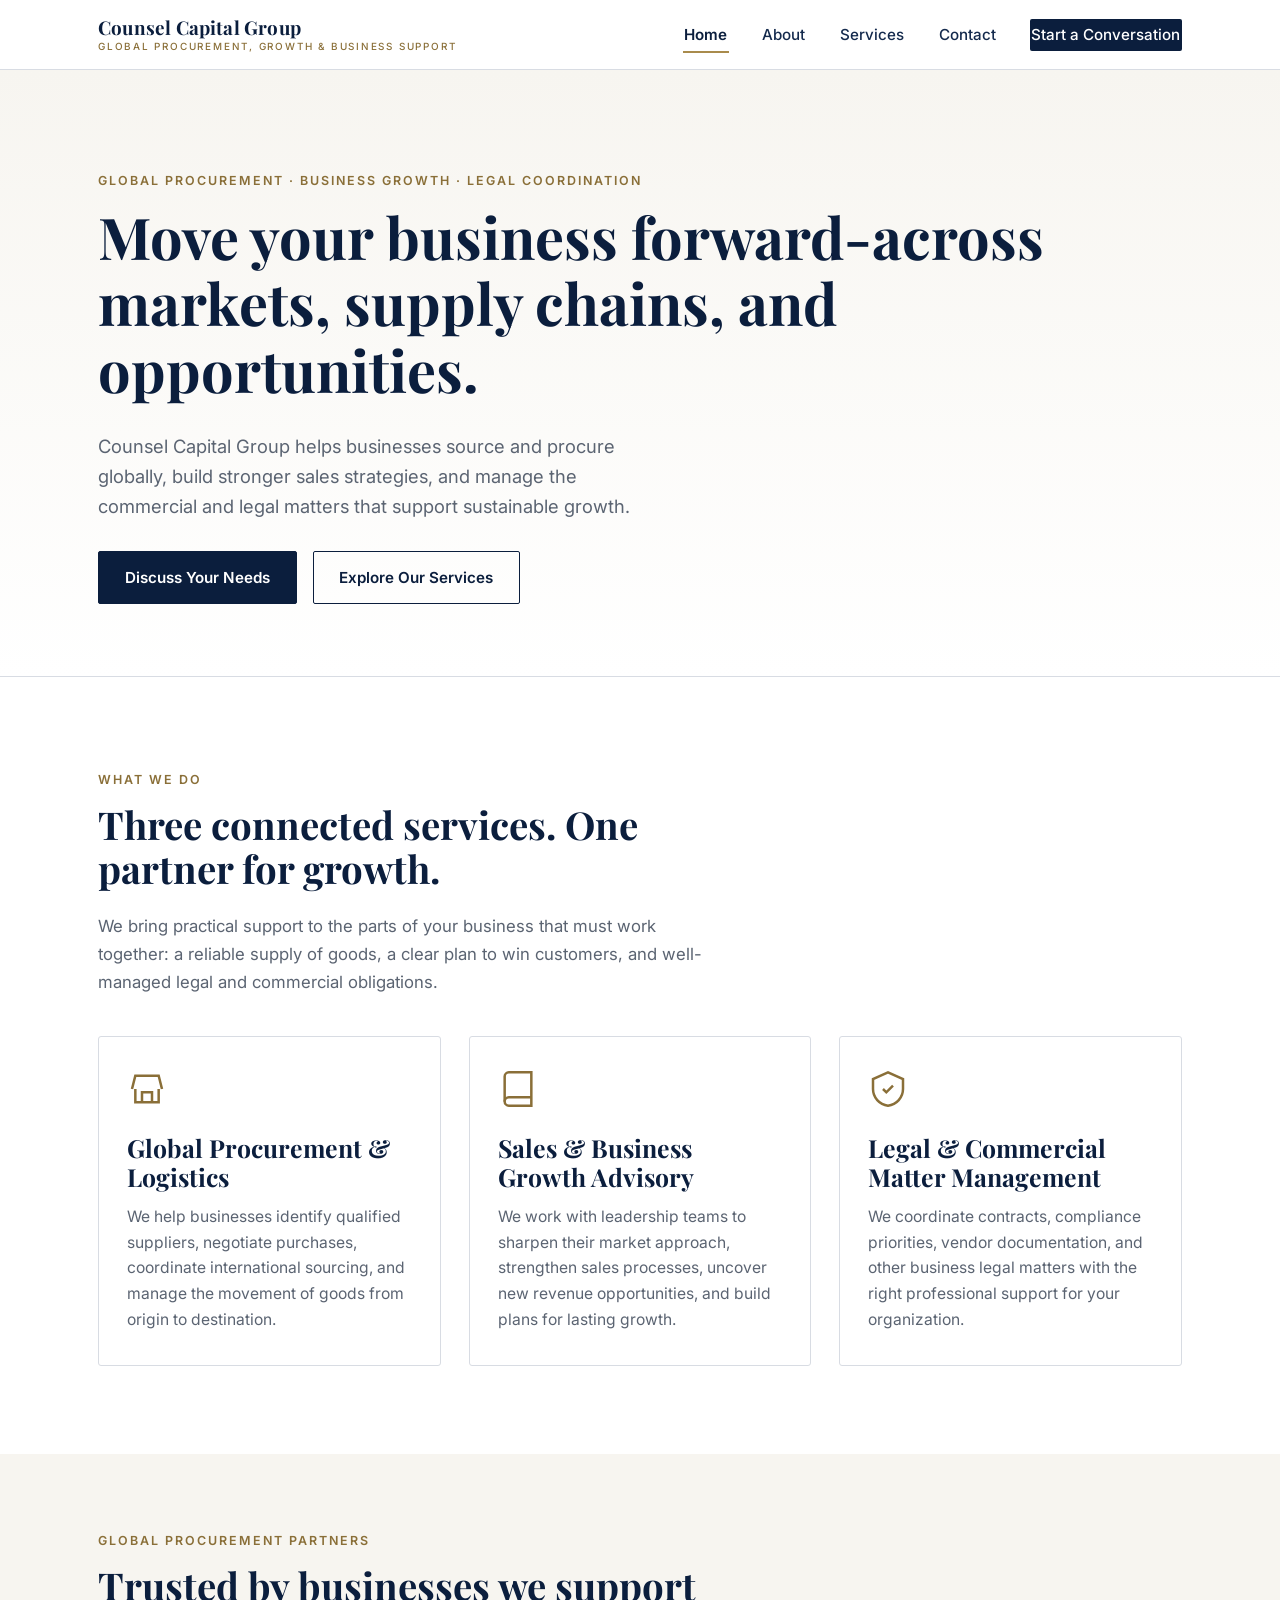
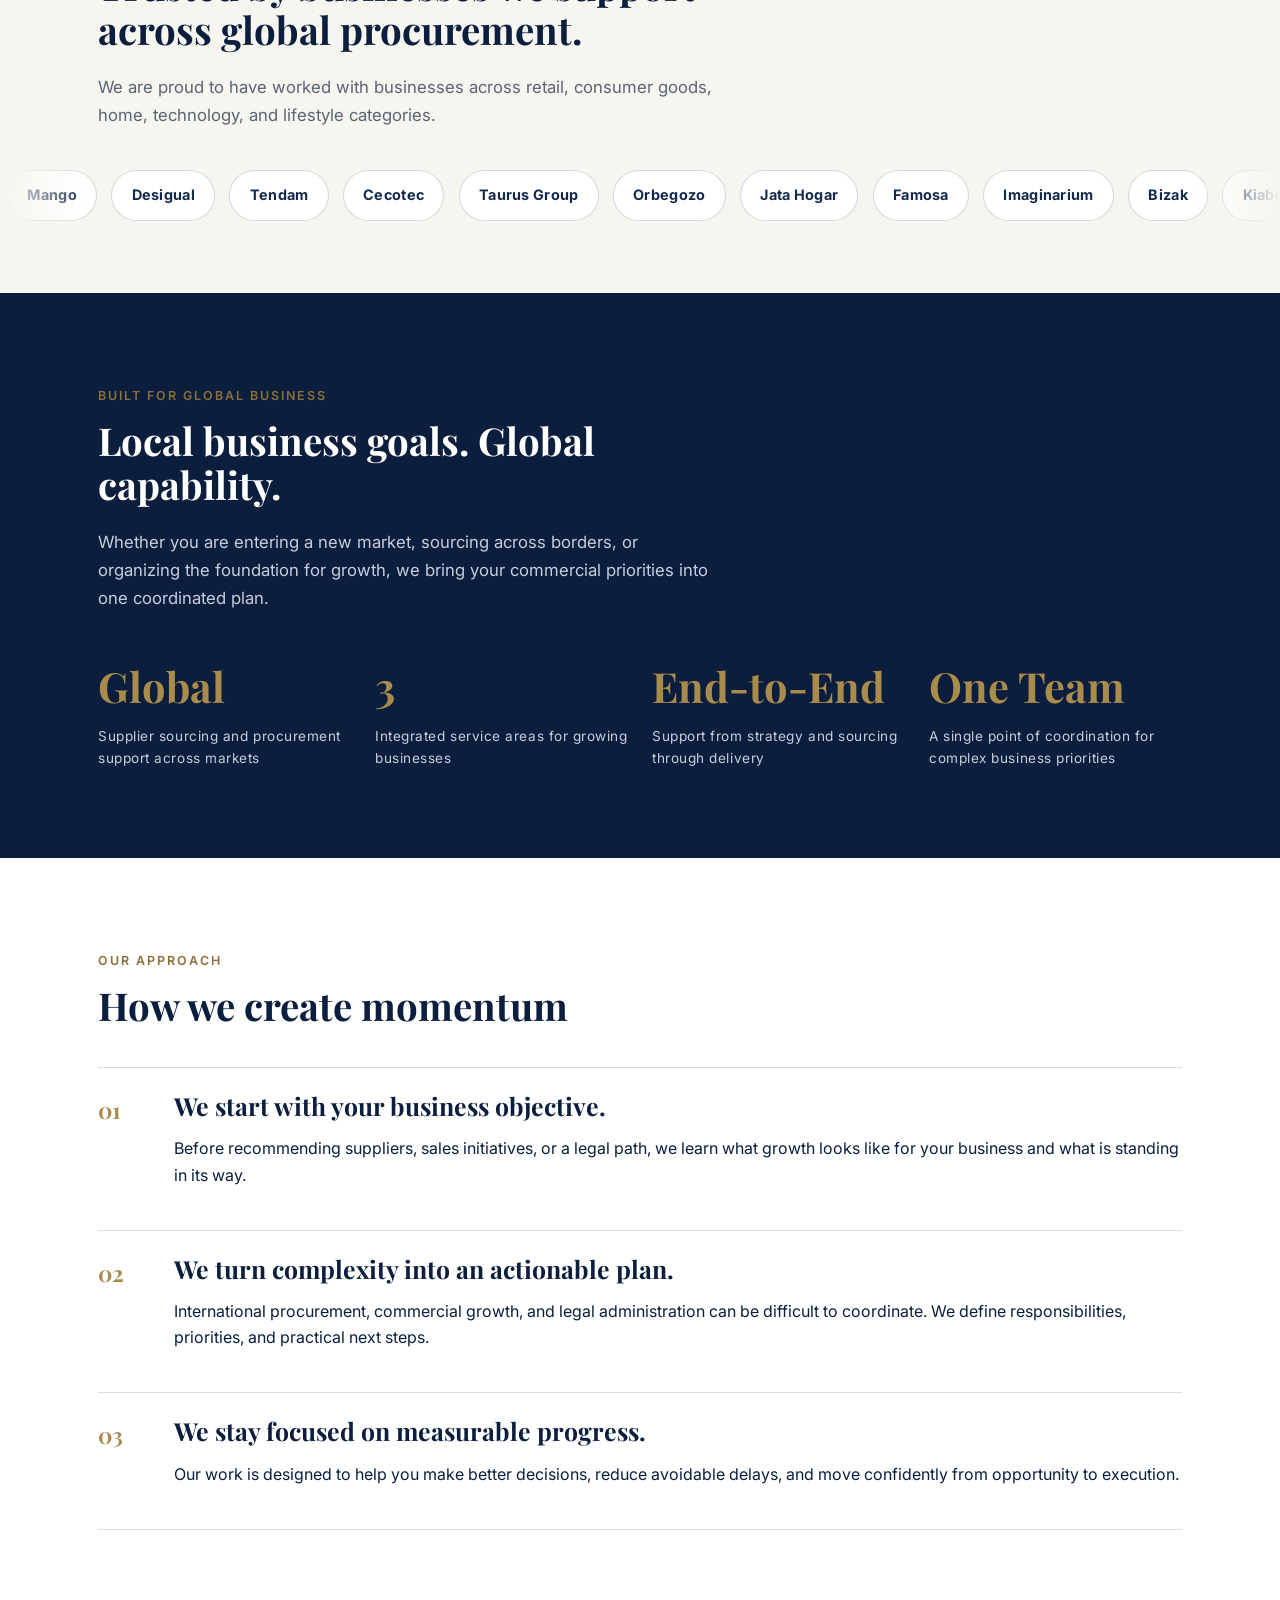
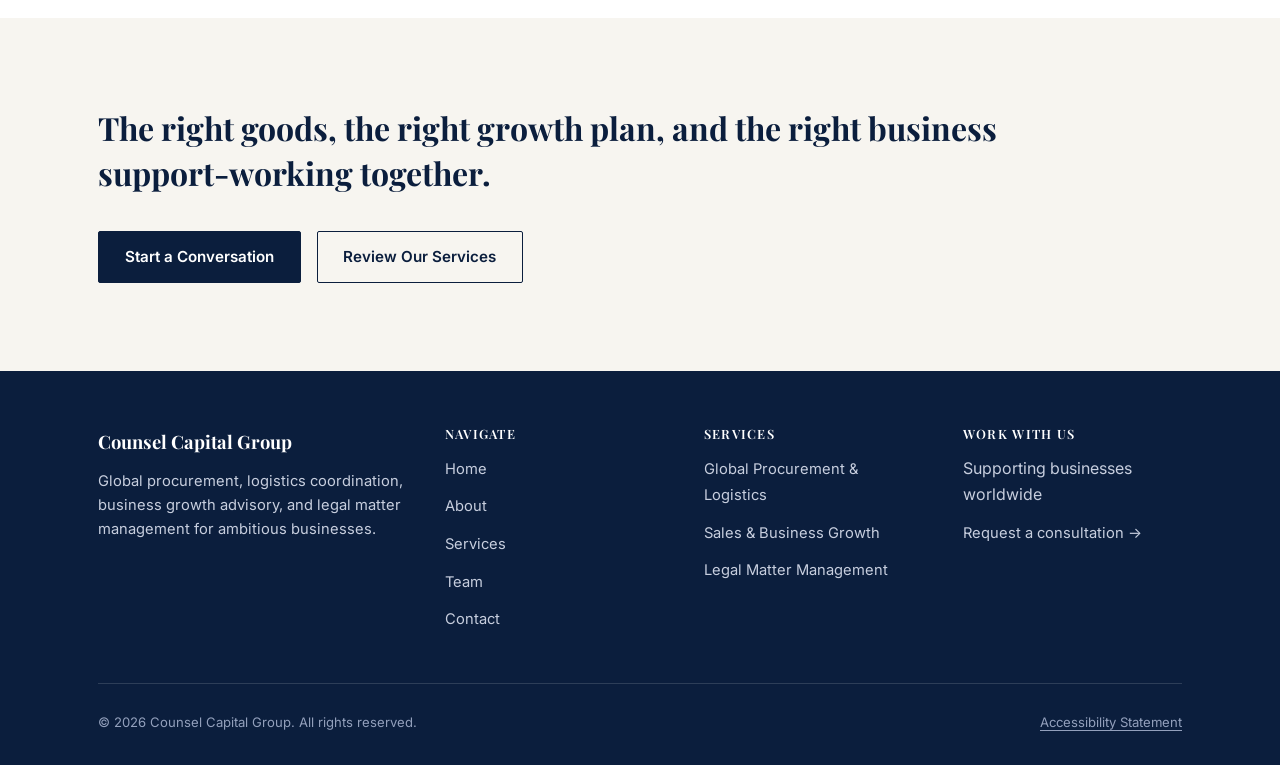
==== commit 217ed186: "Update index.html" ====
--- a/index.html
+++ b/index.html
@@ -216,7 +216,7 @@
 
   <section class="section-alt" aria-labelledby="cta-heading">
     <div class="container">
-      <p class="statement" id="cta-heading">The right goods, the right growth plan, and the right business support—working together.</p>
+      <p class="statement" id="cta-heading">The right goods, the right growth plan, and the right business support-working together.</p>
       <div class="button-row" style="margin-top: 1.75rem;"><a class="btn btn-primary" href="/contact/">Start a Conversation</a><a class="btn btn-secondary" href="/services/">Review Our Services</a></div>
     </div>
   </section>
